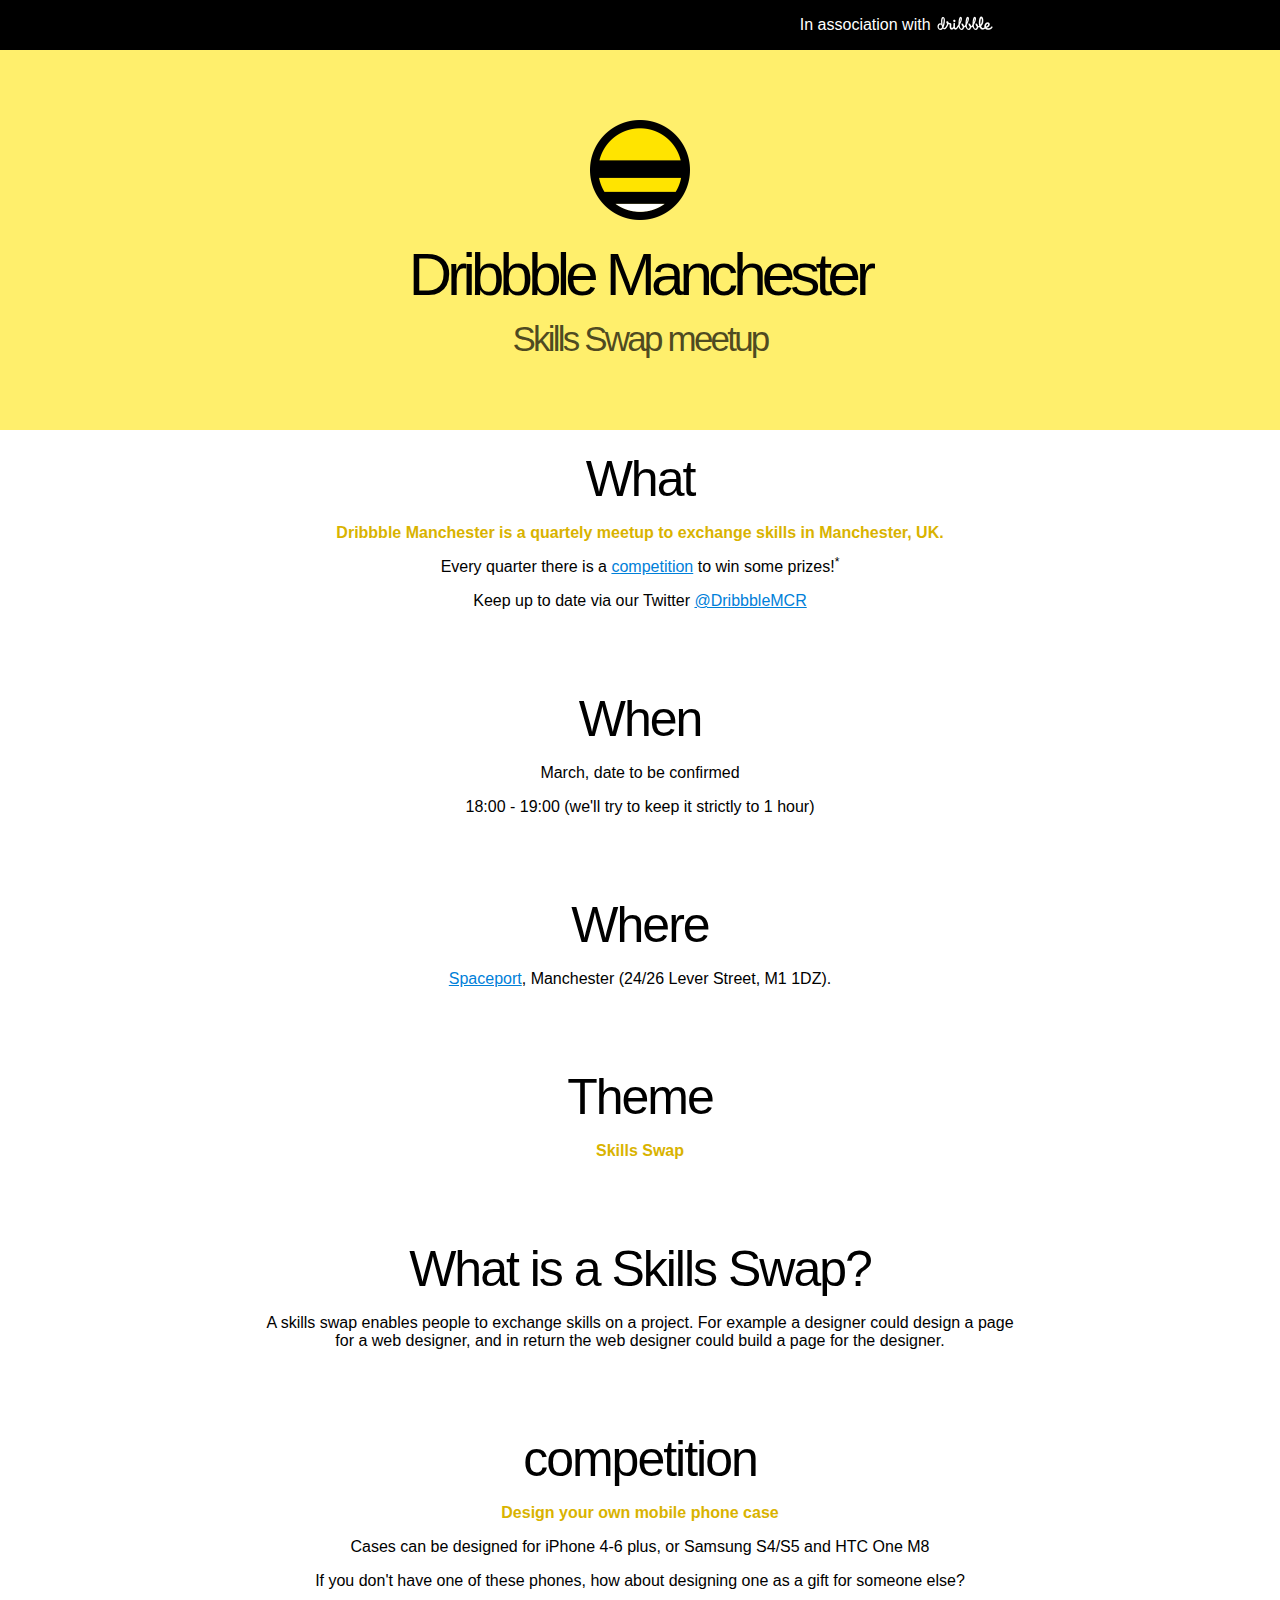
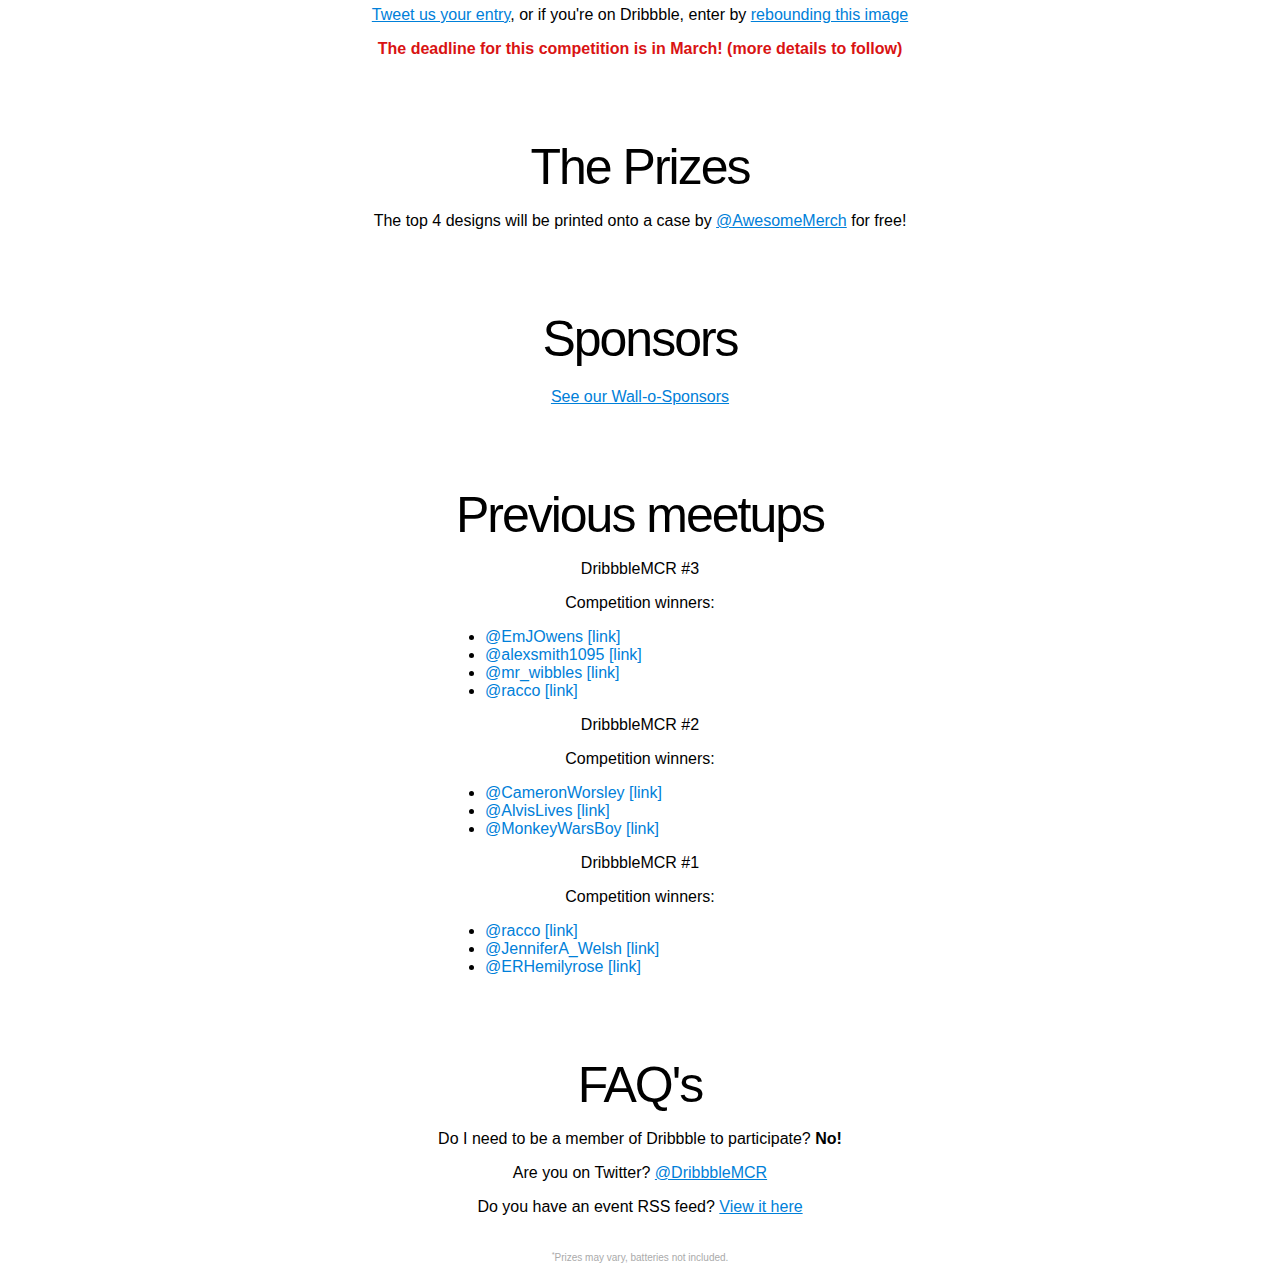
==== index.html @ ccc858c1 "new event details" ====
<!doctype html>
<html class="no-js" lang="en">
    <head>
        <meta charset="utf-8">
        <meta http-equiv="X-UA-Compatible" content="IE=edge">
        <title>Manchester Dribbble Meetup</title>
        <meta name="description" content="Manchester Dribbble Meetup, Manchester UK">
        <meta name="viewport" content="width=device-width, initial-scale=1">
        <link rel="stylesheet" href="css/normalize.css">
        <link rel="stylesheet" href="css/main.css">
    </head>
    <body>
        <!--[if lt IE 8]>
            <p class="browsehappy">You are using an <strong>outdated</strong> browser. Please <a href="http://browsehappy.com/">upgrade your browser</a> to improve your experience.</p>
        <![endif]-->

        <div id="header"><div class="page">In association with <a href="http://dribbble.com" target="_blank"><img src="dribbble.png" width="60" height="30" align="middle" /></a></div></div>

        <div class="bigpage main">
            <div class="page">
                <div><img src="logo.png" width="100" height="100" align="middle" id="bee" /></div>
                <div class="bigtext">Dribbble Manchester</div>
                <div class="bigtext2">Skills Swap meetup</div>            
            </div>
        </div>

        <div class="page padding">
            <h1>What</h1>
                <p><strong class="highlight">Dribbble Manchester is a quartely meetup to exchange skills in Manchester, UK.</strong></p>
                <p>Every quarter there is a <a href="#competition">competition</a> to win some prizes!<sup>*</sup></p>
                <p>Keep up to date via our Twitter <a href="http://twitter.com/dribbblemcr" target="_blank">@DribbbleMCR</a></p>
            <h1>When</h1>
                <p>March, date to be confirmed</p>
                <p>18:00 - 19:00 (we'll try to keep it strictly to 1 hour)</p>
            <h1>Where</h1>
                <p><a href="http://spaceportx.com/#contact" target="_blank">Spaceport</a>, Manchester (24/26 Lever Street, M1 1DZ).</p>
                <!--<p><a href="http://www.eventbrite.co.uk/e/manchester-skills-swap-christmas-party-tickets-14239447571" target="_blank">Grab a ticket on our Eventbrite page</a></p>
                <div style="width:100%; text-align:left;" ><iframe  src="http://eventbrite.co.uk/tickets-external?eid=14239447571&ref=etckt" frameborder="0" height="214" width="100%" vspace="0" hspace="0" marginheight="5" marginwidth="5" scrolling="auto" allowtransparency="true"></iframe><div style="font-family:Helvetica, Arial; font-size:10px; padding:5px 0 5px; margin:2px; width:100%; text-align:left;" ><a style="color:#ddd; text-decoration:none;" target="_blank" href="http://www.eventbrite.co.uk/r/etckt">Online Ticketing</a><span style="color:#ddd;"> for </span><a style="color:#ddd; text-decoration:none;" target="_blank" href="https://www.eventbrite.co.uk/e/dribbble-manchester-tickets-13787497777?ref=etckt">Dribbble Manchester</a> <span style="color:#ddd;">powered by</span> <a style="color:#ddd; text-decoration:none;" target="_blank" href="http://www.eventbrite.co.uk?ref=etckt">Eventbrite</a></div></div>
                -->
            <h1>Theme</h1>
                <p><strong class="highlight">Skills Swap</strong></p>
            <h1>What is a Skills Swap?</h1>
                <p>A skills swap enables people to exchange skills on a project. For example a designer could design a page for a web designer, and in return the web designer could build a page for the designer.</p>
            <h1 id="competition">competition</h1>
                <p><strong class="highlight">Design your own mobile phone case</strong></p>
                <p>Cases can be designed for iPhone 4-6 plus, or Samsung S4/S5 and HTC One M8</p>
                <p>If you don't have one of these phones, how about designing one as a gift for someone else?</p>
                <p><a href="http://twitter.com/dribbblemcr" target="_blank">Tweet us your entry</a>, or if you're on Dribbble, enter by <a href="https://dribbble.com/shots/1814453-Dribbble-Manchester-Competition-3" target="_blank">rebounding this image</a></p>
                <p><strong style="color:#d91313">The deadline for this competition is in March! (more details to follow)</strong></p>
            <h1 id="prize">The Prizes</h1>

            <p>The top 4 designs will be printed onto a case by <a href="https://twitter.com/AwesomeMerch" rel="nofollow" target="_blank">@AwesomeMerch</a> for free!
    
            <h1 style="margin-bottom:20px">Sponsors</h1>
                <p><a href="sponsors.html">See our Wall-o-Sponsors</a></p>
            <h1>Previous meetups</h1>
            
            <p>DribbbleMCR #3</p>
            <p>Competition winners:
                <ul class="nounderline">
                    <li><a href="https://twitter.com/EmJOwens" target="_blank">@EmJOwens</a> <a href="https://twitter.com/EmJOwens/status/540082706449960960" target="_blank">[link]</a></li>
                    <li><a href="https://twitter.com/alexsmith1095" target="_blank">@alexsmith1095</a> <a href="https://twitter.com/alexsmith1095/status/540540915237265408" target="_blank">[link]</a></li>
                    <li><a href="https://twitter.com/mr_wibbles" target="_blank">@mr_wibbles</a> <a href="https://twitter.com/DribbbleMCR/status/537671413877202945" target="_blank">[link]</a></li>
                    <li><a href="https://twitter.com/racco" target="_blank">@racco</a> <a href="https://twitter.com/racco/status/540479010959278081" target="_blank">[link]</a></li>
                </ul>
            </p>

            <p>DribbbleMCR #2</p>
            <p>Competition winners:
                <ul class="nounderline">
                    <li><a href="https://twitter.com/CameronWorsley" target="_blank">@CameronWorsley</a> <a href="https://twitter.com/DribbbleMCR/status/534993635163787264" target="_blank">[link]</a></li>
                    <li><a href="https://twitter.com/AlvisLives" target="_blank">@AlvisLives</a> <a href="https://twitter.com/AlvisLives/status/534999161582923776" target="_blank">[link]</a></li>
                    <li><a href="https://twitter.com/MonkeyWarsBoy" target="_blank">@MonkeyWarsBoy</a> <a href="https://twitter.com/DribbbleMCR/status/534994274409283584" target="_blank">[link]</a></li>
                </ul>
            </p>

            <p>DribbbleMCR #1</p>
            <p>Competition winners:
                <ul class="nounderline">
                    <li><a href="https://twitter.com/racco" target="_blank">@racco</a> <a href="https://twitter.com/DribbbleMCR/status/522706616127598592" target="_blank">[link]</a></li>
                    <li><a href="https://twitter.com/JenniferA_Welsh" target="_blank">@JenniferA_Welsh</a> <a href="https://twitter.com/JenniferA_Welsh/status/522672858548678656" target="_blank">[link]</a></li>
                    <li><a href="https://twitter.com/ERHemilyrose" target="_blank">@ERHemilyrose</a> <a href="https://twitter.com/ERHemilyrose/status/522457091412606978" target="_blank">[link]</a></li>
                </ul>
            </p>

            <h1>FAQ's</h1>
                <p>Do I need to be a member of Dribbble to participate? <strong>No!</strong></p>
                <p>Are you on Twitter? <a href="http://twitter.com/dribbblemcr" target="_blank">@DribbbleMCR</a></p>
                <p>Do you have an event RSS feed? <a href="https://www.eventbrite.co.uk/rss/user_list_events/117815118015" target="_blank">View it here</a></p>
            <div class="footer"><sup>*</sup>Prizes may vary, batteries not included.</div>
        </div>
    <script src="http://use.edgefonts.net/abel;bebas-neue.js"></script>
    </body>
</html>
---- css/main.css ----
body
{
    text-align: center;
    font-family: abel, sans-serif;
}
#header
{
    background: #000;
    text-align: right;
    color: #fff;
    height: 50px;
    line-height: 50px;
    font-weight: 100;
    padding-right: 40px;
}
#header img
{
    margin-top: -15px;
}
.highlight
{
    color: #d9b300;
}
a, a:link, a:hover
{
    color: #0080d9;
  -webkit-transition: all 0.3s ease;
     -moz-transition: all 0.3s ease;
       -o-transition: all 0.3s ease;
      -ms-transition: all 0.3s ease;
          transition: all 0.3s ease;
}
a:hover
{
    color: #d9b300;
}
.nounderline a,.nounderline a:link,.nounderline a:hover
{
  color: #0080d9;
  -webkit-transition: all 0.3s ease;
     -moz-transition: all 0.3s ease;
       -o-transition: all 0.3s ease;
      -ms-transition: all 0.3s ease;
          transition: all 0.3s ease;
  text-decoration: none;
}
.nounderline a:hover
{
    color: #d9b300;
    text-decoration: none;
}
.bluetext
{
  color: #0080d9;
}
h1.highlight
{
  color: #d9b300;
}
.page
{
    width: 750px;
    margin-left: auto;
    margin-right: auto;
}
.bigpage
{
    height: 400px;
}
.wall
{
  height:110px;
  margin-bottom:40px;
  line-height: 110px;
  background: #ffef6c;
}
.wall .bigtext
{
  padding: 0px;
}
.wallosponsors a
{
  width:200px;
  height: 50px;
  float: left;
  margin-right: 20px;
  margin-bottom: 20px;
    -webkit-transition: all 0.1s ease;
     -moz-transition: all 0.1s ease;
       -o-transition: all 0.1s ease;
      -ms-transition: all 0.1s ease;
          transition: all 0.1s ease;
}
.page.wallosponsors
{
  width: 670px;
}
.clear
{
  clear: both;
  float: none;
}
.wallosponsorbox
{
  border: 1px dashed #eee;
  line-height: 50px;
  text-align: center;
  display: inline-block;
  cursor: pointer;
}
.bigpage.main
{
    background: #ffef6c;
    padding-top: 70px;
    height: 310px;
    margin-bottom: -60px;
    /*
      -moz-animation-duration: 1s;
      -webkit-animation-duration: 1s;
      -moz-animation-name: slidein;
      -moz-animation-timing-function: linear;
      -webkit-animation-name: slidein;
      -webkit-animation-timing-function: linear;
      */

}
 /*   
    @-moz-keyframes slidein {
      from {
        height: 280px;
        padding-top: 50px;
      }
      
      to {
        height: 310px;
        padding-top: 70px;
      }
    }
    
    @-webkit-keyframes slidein {
      from {
        height: 280px;
        padding-top: 50px;
      }
      
      to {
        height: 310px;
        padding-top: 70px;
      }
    }
    */
.bigtext
{
    font-size: 60px;
    font-weight: 100;
    font-family: Helvetica, "Helvetica Neue", sans-serif;
    letter-spacing: -0.08em;
    text-align: center;
    padding-top: 20px;
    padding-bottom: 10px;
}
.bigtext2
{
    font-size: 35px;
    font-weight: 100;
    font-family: Helvetica, "Helvetica Neue", sans-serif;
    letter-spacing: -0.08em;
    margin-bottom: 20px;
    text-align: center;
    color: rgba(0,0,0,0.7);
}
.page h1
{
    font-variant: bold;
    font-weight: 400;
    font-family: bebas-neue, Helvetica, "Helvetica Neue", sans-serif;
    text-align: center;
    margin-top: 80px;
    margin-bottom: 0px;
    letter-spacing: -0.04em;
    font-size: 50px;
}
#bee {
  -webkit-transition: all 0.5s ease;
     -moz-transition: all 0.5s ease;
       -o-transition: all 0.5s ease;
      -ms-transition: all 0.5s ease;
          transition: all 0.5s ease;
          cursor: pointer;
}
#bee:hover {
  -webkit-transform: rotate(-360deg);
     -moz-transform: rotate(-360deg);
       -o-transform: rotate(-360deg);
      -ms-transform: rotate(-360deg);
          transform: rotate(-360deg);
}
ul
{
    text-align: left;
    width: 350px;
    margin-left: auto;
    margin-right: auto;
}
.footer
{
    padding: 20px;
    font-size: 10px;
    color: #aaa;
}
.prizeimage
{
  width: 500px;
  margin-left: auto;
  margin-right: auto;
}
@media screen and (max-width: 768px) {
.page
{
    width: auto;
}
.page.wallosponsors
{
  width: 450px;
}
#header
{
    text-align: center;
    padding-right: 0px;
}
.bigtext
{
font-size: 45px;
}
.bigtext2
{
font-size: 25px;
}
ul
{
    width: 250px;
}
.page.padding
{
    padding: 10px;
}
.prizeimage
{
  width: 450px;
  height: auto;
}
}
@media screen and (max-width: 470px) {
.prizeimage
{
  width: 100%;
  height: auto;
}
.page.wallosponsors
{
  width: 230px;
}
.wallosponsors a
{
  margin-right: 0px;
}
}
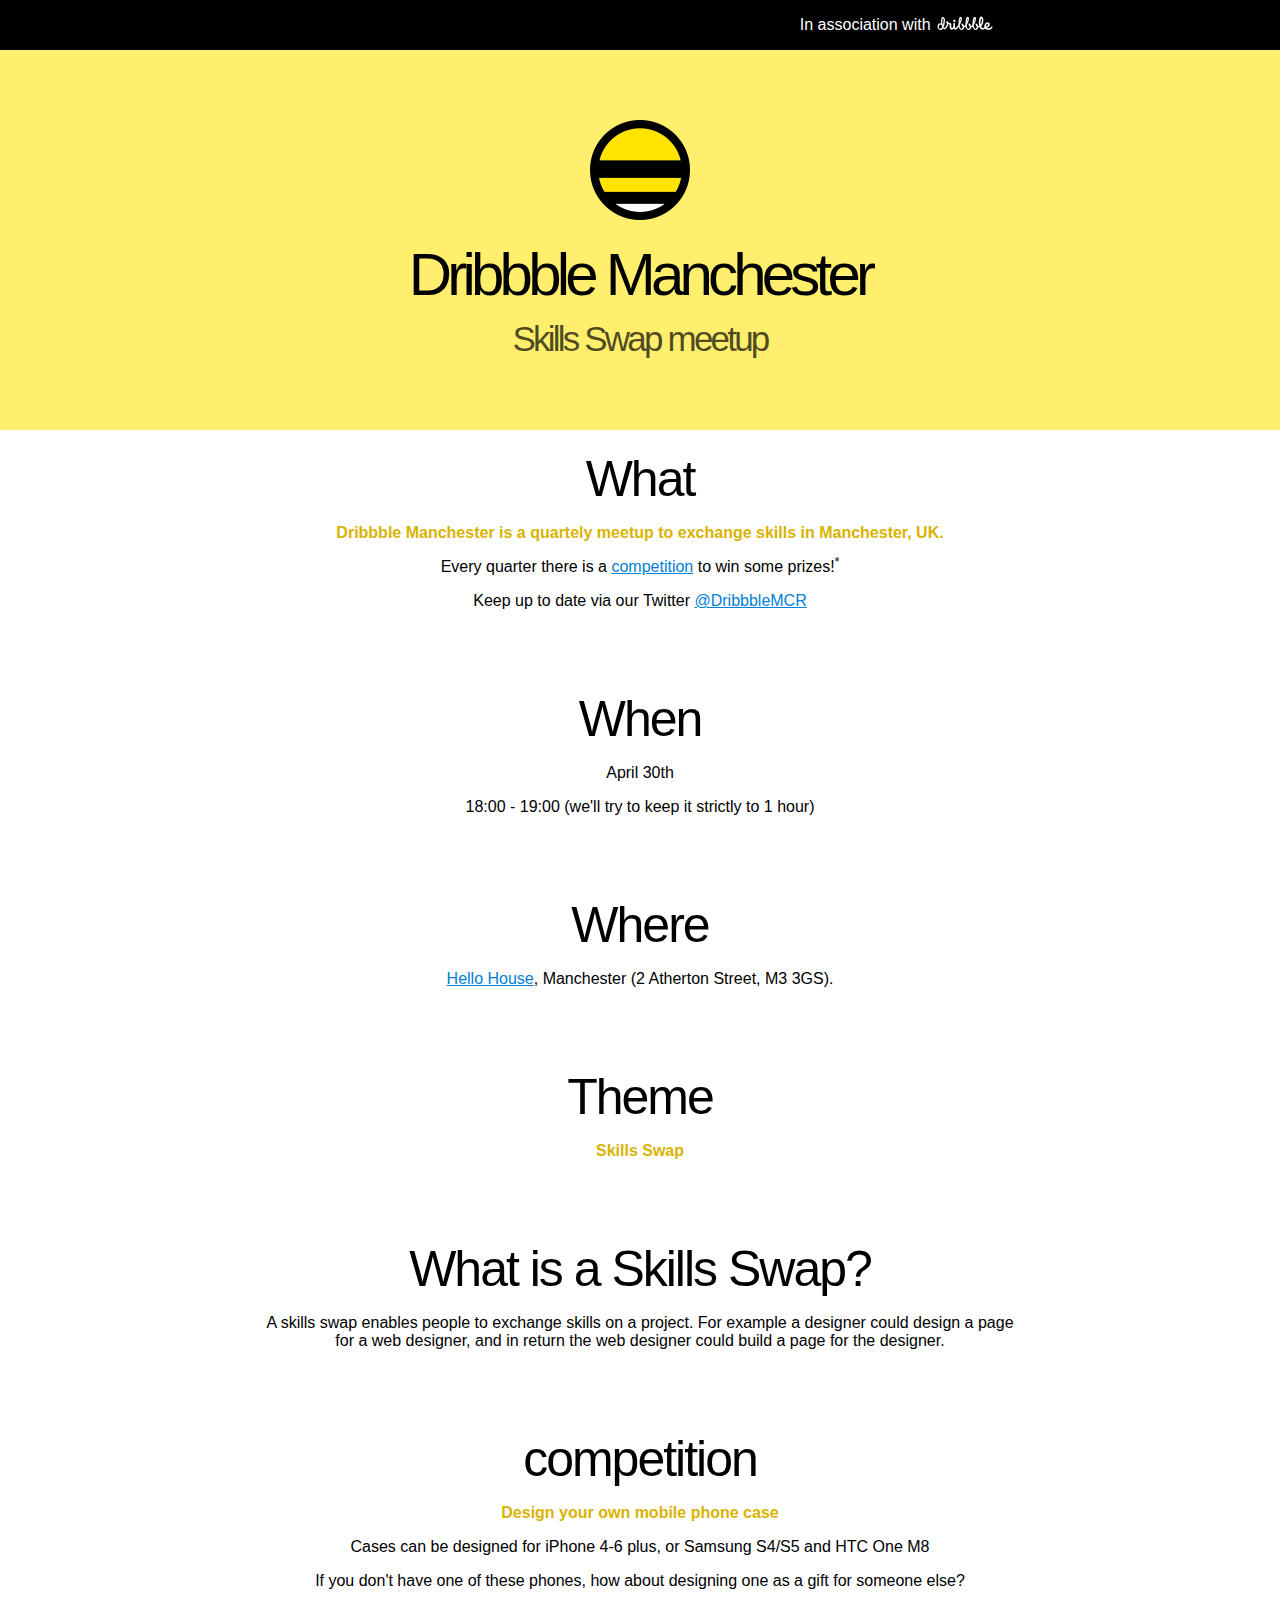
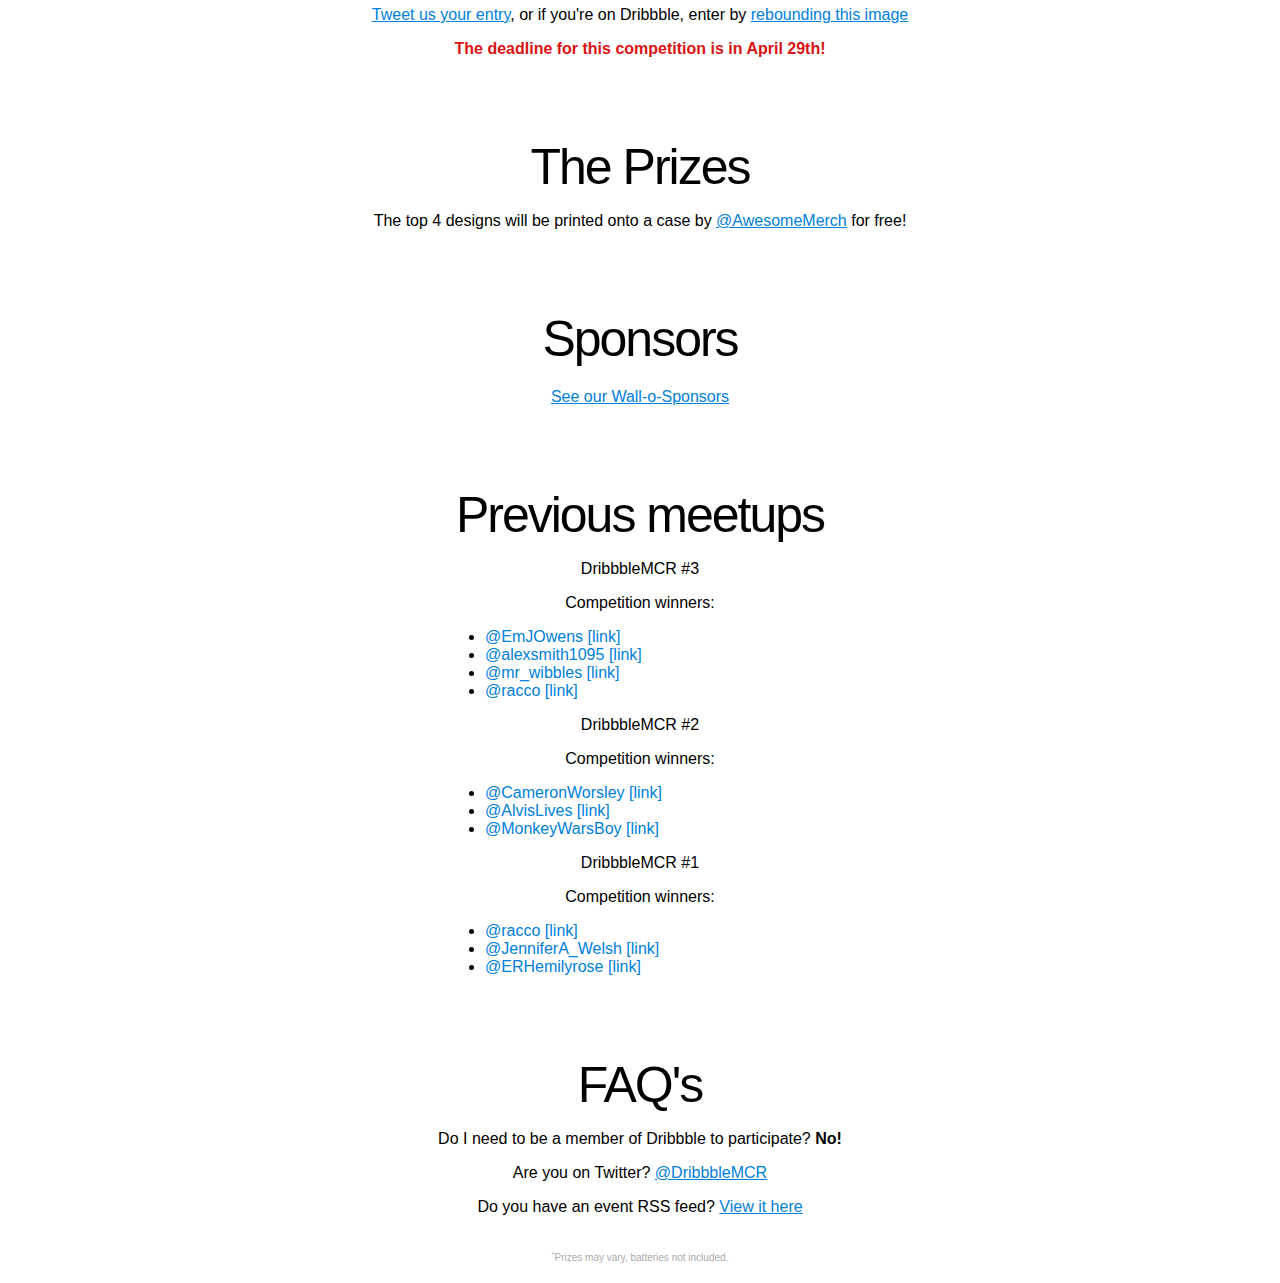
==== commit fd9f08a5: "new" ====
--- a/index.html
+++ b/index.html
@@ -30,10 +30,11 @@
                 <p>Every quarter there is a <a href="#competition">competition</a> to win some prizes!<sup>*</sup></p>
                 <p>Keep up to date via our Twitter <a href="http://twitter.com/dribbblemcr" target="_blank">@DribbbleMCR</a></p>
             <h1>When</h1>
-                <p>March, date to be confirmed</p>
+                <p>April 30th</p>
                 <p>18:00 - 19:00 (we'll try to keep it strictly to 1 hour)</p>
             <h1>Where</h1>
-                <p><a href="http://spaceportx.com/#contact" target="_blank">Spaceport</a>, Manchester (24/26 Lever Street, M1 1DZ).</p>
+                <!--<p><a href="http://spaceportx.com/#contact" target="_blank">Spaceport</a>, Manchester (24/26 Lever Street, M1 1DZ).</p>-->
+                <p><a href="http://hellowork.co.uk/old-granada-studios" target="_blank">Hello House</a>, Manchester (2 Atherton Street, M3 3GS).</p>
                 <!--<p><a href="http://www.eventbrite.co.uk/e/manchester-skills-swap-christmas-party-tickets-14239447571" target="_blank">Grab a ticket on our Eventbrite page</a></p>
                 <div style="width:100%; text-align:left;" ><iframe  src="http://eventbrite.co.uk/tickets-external?eid=14239447571&ref=etckt" frameborder="0" height="214" width="100%" vspace="0" hspace="0" marginheight="5" marginwidth="5" scrolling="auto" allowtransparency="true"></iframe><div style="font-family:Helvetica, Arial; font-size:10px; padding:5px 0 5px; margin:2px; width:100%; text-align:left;" ><a style="color:#ddd; text-decoration:none;" target="_blank" href="http://www.eventbrite.co.uk/r/etckt">Online Ticketing</a><span style="color:#ddd;"> for </span><a style="color:#ddd; text-decoration:none;" target="_blank" href="https://www.eventbrite.co.uk/e/dribbble-manchester-tickets-13787497777?ref=etckt">Dribbble Manchester</a> <span style="color:#ddd;">powered by</span> <a style="color:#ddd; text-decoration:none;" target="_blank" href="http://www.eventbrite.co.uk?ref=etckt">Eventbrite</a></div></div>
                 -->
@@ -45,8 +46,8 @@
                 <p><strong class="highlight">Design your own mobile phone case</strong></p>
                 <p>Cases can be designed for iPhone 4-6 plus, or Samsung S4/S5 and HTC One M8</p>
                 <p>If you don't have one of these phones, how about designing one as a gift for someone else?</p>
-                <p><a href="http://twitter.com/dribbblemcr" target="_blank">Tweet us your entry</a>, or if you're on Dribbble, enter by <a href="https://dribbble.com/shots/1814453-Dribbble-Manchester-Competition-3" target="_blank">rebounding this image</a></p>
-                <p><strong style="color:#d91313">The deadline for this competition is in March! (more details to follow)</strong></p>
+                <p><a href="http://twitter.com/dribbblemcr" target="_blank">Tweet us your entry</a>, or if you're on Dribbble, enter by <a href="https://dribbble.com/shots/1814453-Dribbble-Manchester-Competition-4" target="_blank">rebounding this image</a></p>
+                <p><strong style="color:#d91313">The deadline for this competition is in April 29th!</strong></p>
             <h1 id="prize">The Prizes</h1>
 
             <p>The top 4 designs will be printed onto a case by <a href="https://twitter.com/AwesomeMerch" rel="nofollow" target="_blank">@AwesomeMerch</a> for free!
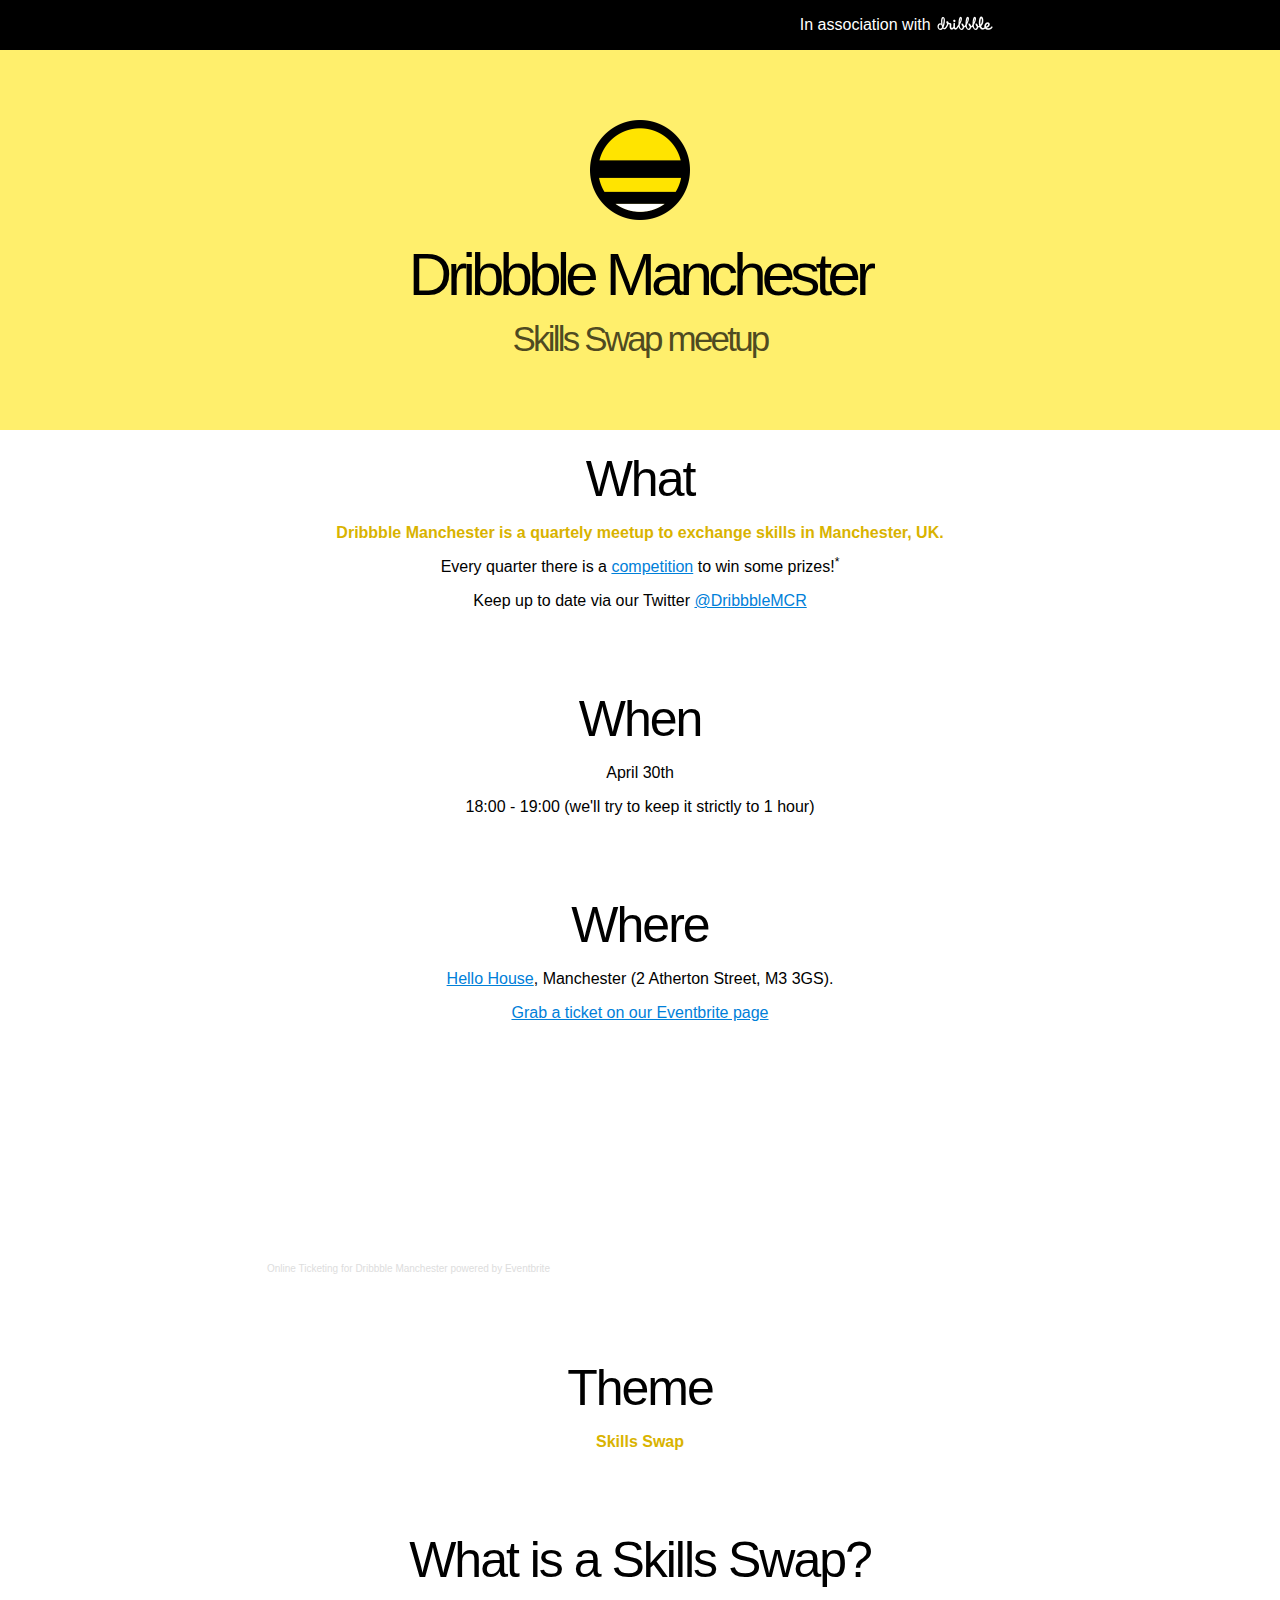
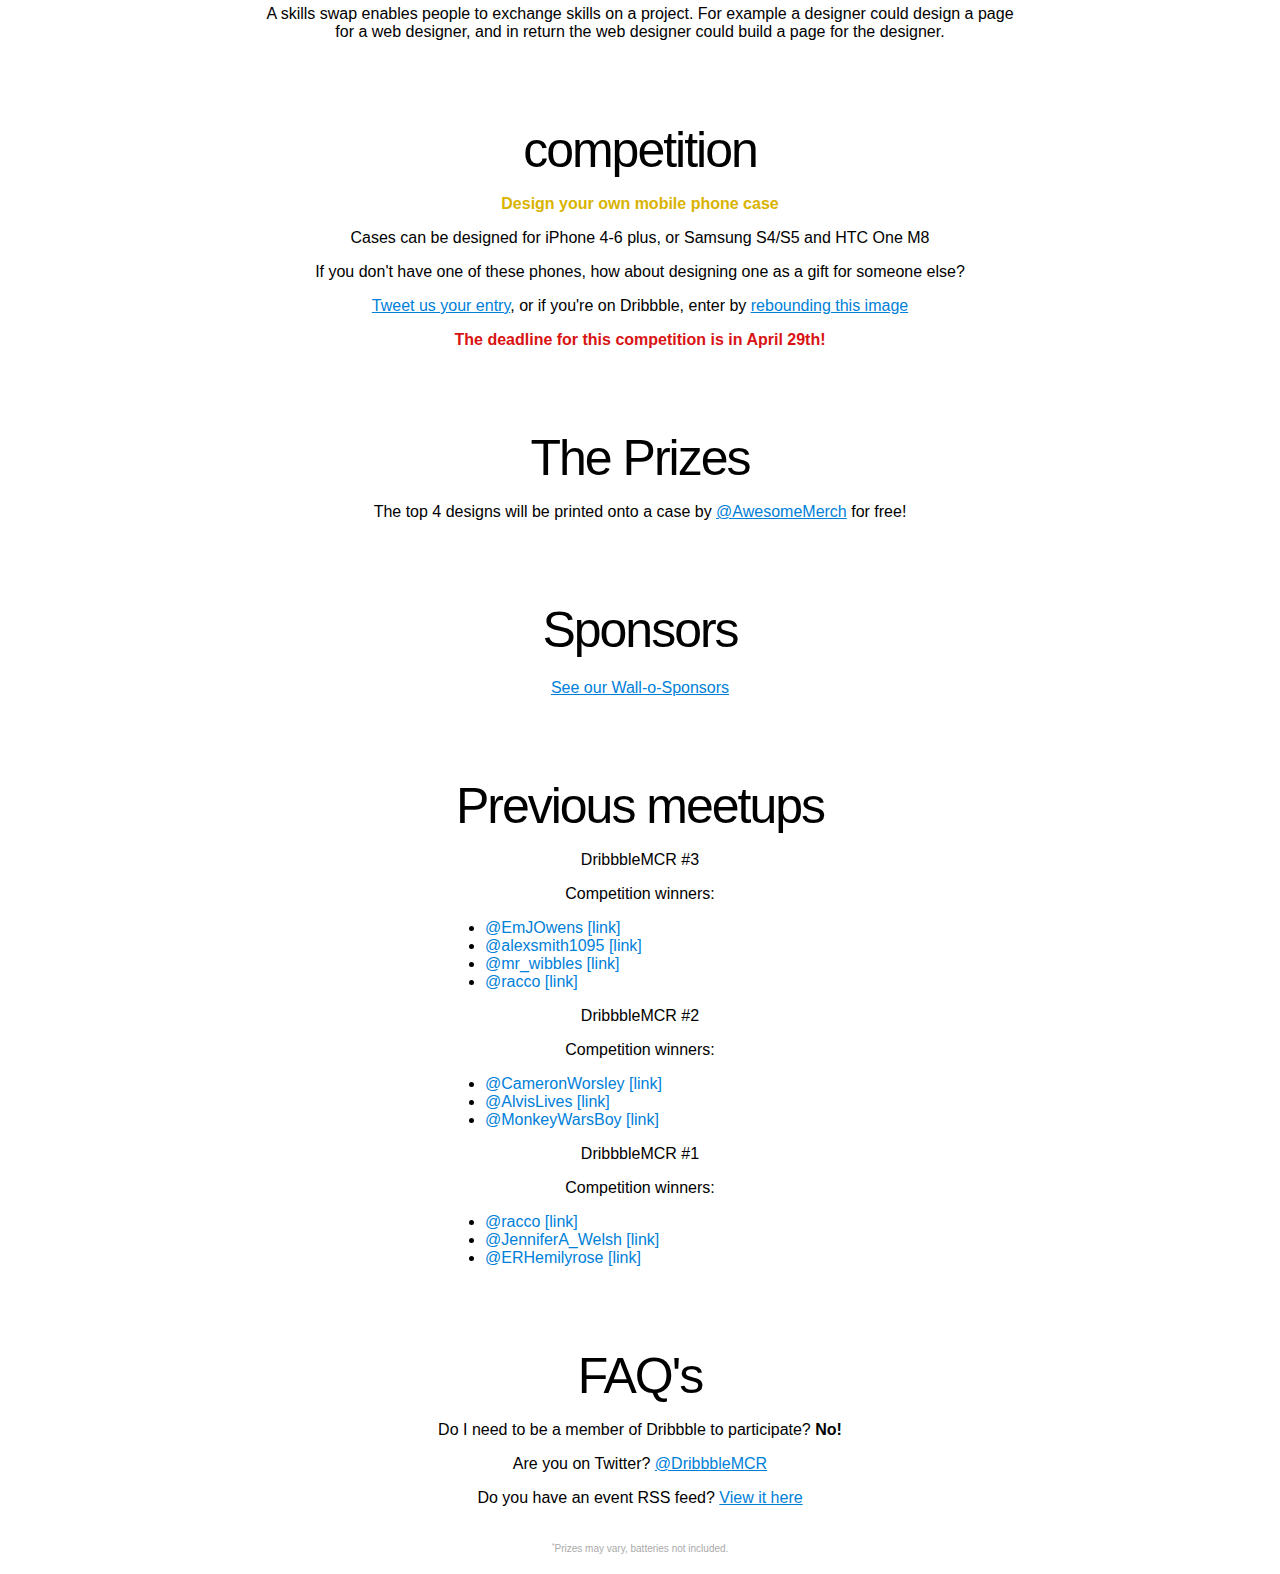
==== commit 1be25ac7: "update" ====
--- a/index.html
+++ b/index.html
@@ -35,9 +35,9 @@
             <h1>Where</h1>
                 <!--<p><a href="http://spaceportx.com/#contact" target="_blank">Spaceport</a>, Manchester (24/26 Lever Street, M1 1DZ).</p>-->
                 <p><a href="http://hellowork.co.uk/old-granada-studios" target="_blank">Hello House</a>, Manchester (2 Atherton Street, M3 3GS).</p>
-                <!--<p><a href="http://www.eventbrite.co.uk/e/manchester-skills-swap-christmas-party-tickets-14239447571" target="_blank">Grab a ticket on our Eventbrite page</a></p>
-                <div style="width:100%; text-align:left;" ><iframe  src="http://eventbrite.co.uk/tickets-external?eid=14239447571&ref=etckt" frameborder="0" height="214" width="100%" vspace="0" hspace="0" marginheight="5" marginwidth="5" scrolling="auto" allowtransparency="true"></iframe><div style="font-family:Helvetica, Arial; font-size:10px; padding:5px 0 5px; margin:2px; width:100%; text-align:left;" ><a style="color:#ddd; text-decoration:none;" target="_blank" href="http://www.eventbrite.co.uk/r/etckt">Online Ticketing</a><span style="color:#ddd;"> for </span><a style="color:#ddd; text-decoration:none;" target="_blank" href="https://www.eventbrite.co.uk/e/dribbble-manchester-tickets-13787497777?ref=etckt">Dribbble Manchester</a> <span style="color:#ddd;">powered by</span> <a style="color:#ddd; text-decoration:none;" target="_blank" href="http://www.eventbrite.co.uk?ref=etckt">Eventbrite</a></div></div>
-                -->
+                <p><a href="https://eventbrite.co.uk/event/16497829452/" target="_blank">Grab a ticket on our Eventbrite page</a></p>
+                <div style="width:100%; text-align:left;" ><iframe  src="http://eventbrite.co.uk/tickets-external?eid=16497829452&ref=etckt" frameborder="0" height="214" width="100%" vspace="0" hspace="0" marginheight="5" marginwidth="5" scrolling="auto" allowtransparency="true"></iframe><div style="font-family:Helvetica, Arial; font-size:10px; padding:5px 0 5px; margin:2px; width:100%; text-align:left;" ><a style="color:#ddd; text-decoration:none;" target="_blank" href="http://www.eventbrite.co.uk/r/etckt">Online Ticketing</a><span style="color:#ddd;"> for </span><a style="color:#ddd; text-decoration:none;" target="_blank" href="https://www.eventbrite.co.uk/e/dribbble-manchester-tickets-16497829452?ref=etckt">Dribbble Manchester</a> <span style="color:#ddd;">powered by</span> <a style="color:#ddd; text-decoration:none;" target="_blank" href="http://www.eventbrite.co.uk?ref=etckt">Eventbrite</a></div></div>
+                
             <h1>Theme</h1>
                 <p><strong class="highlight">Skills Swap</strong></p>
             <h1>What is a Skills Swap?</h1>
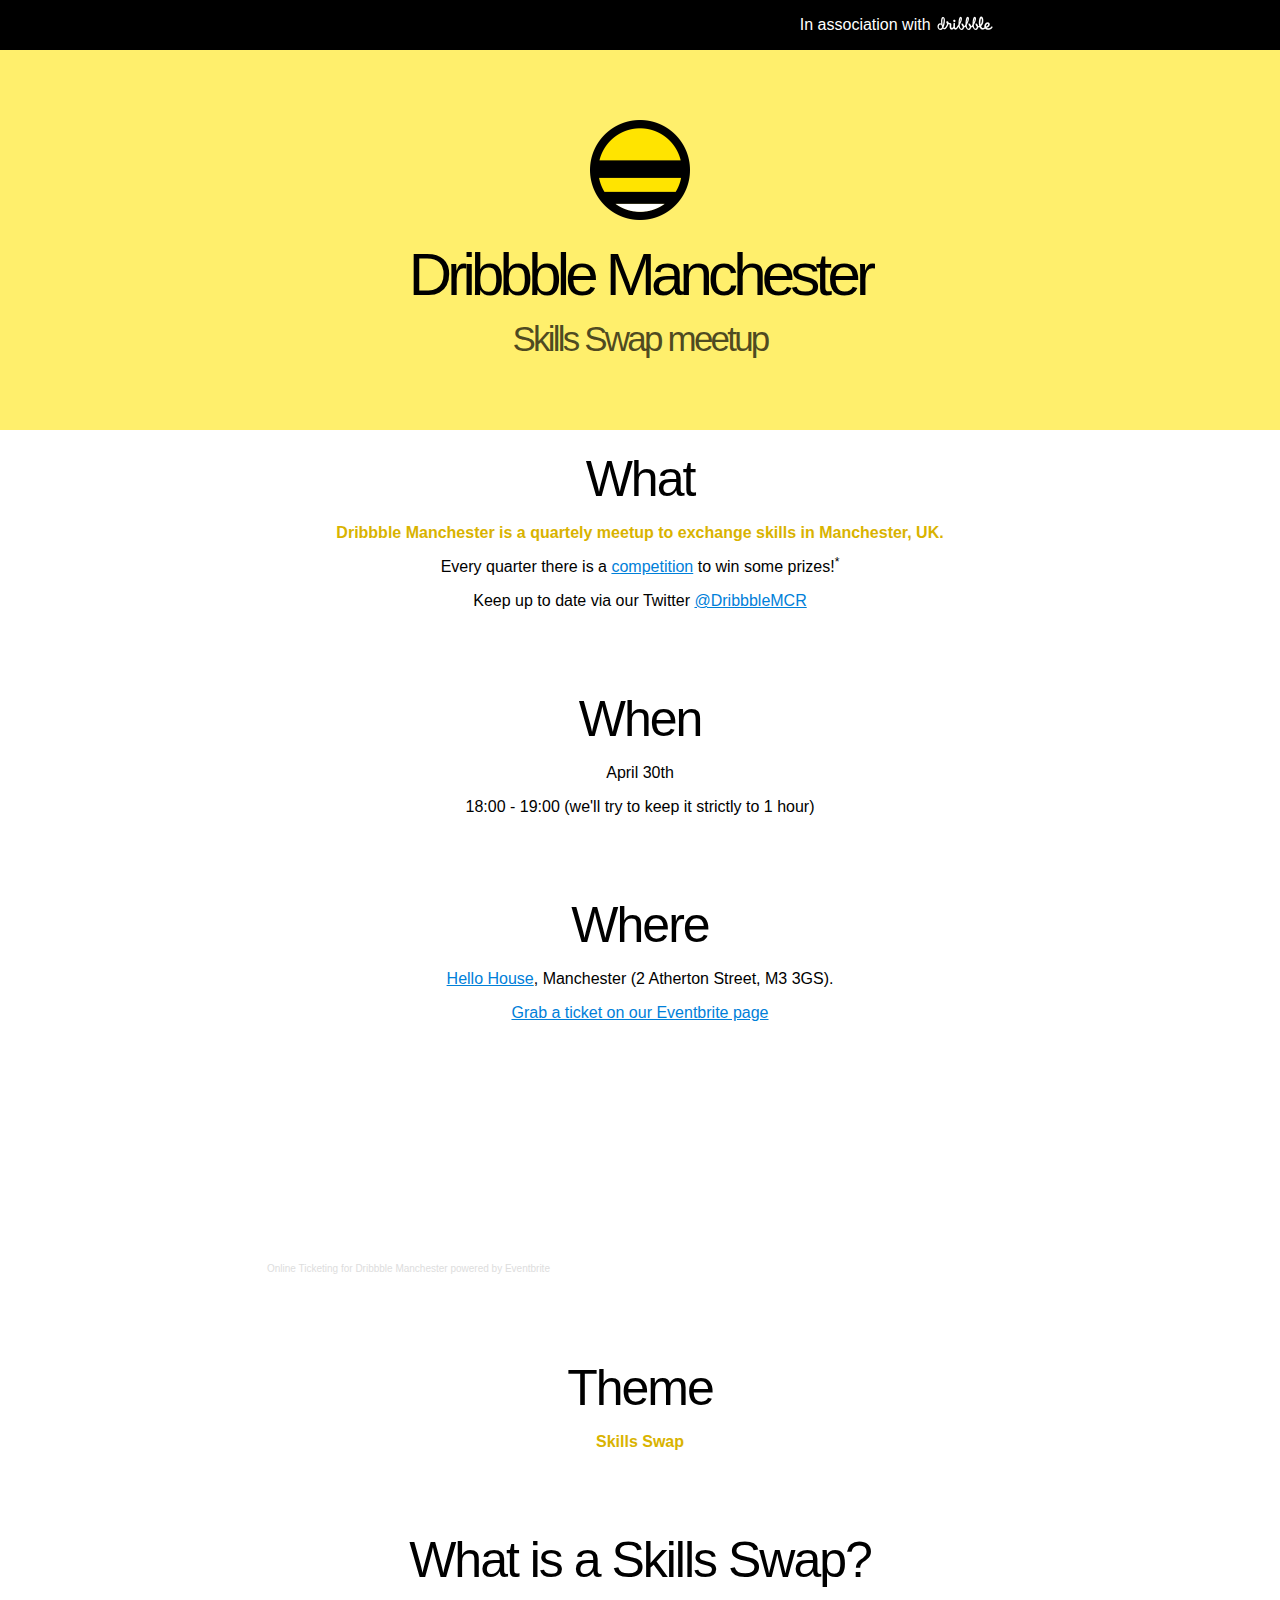
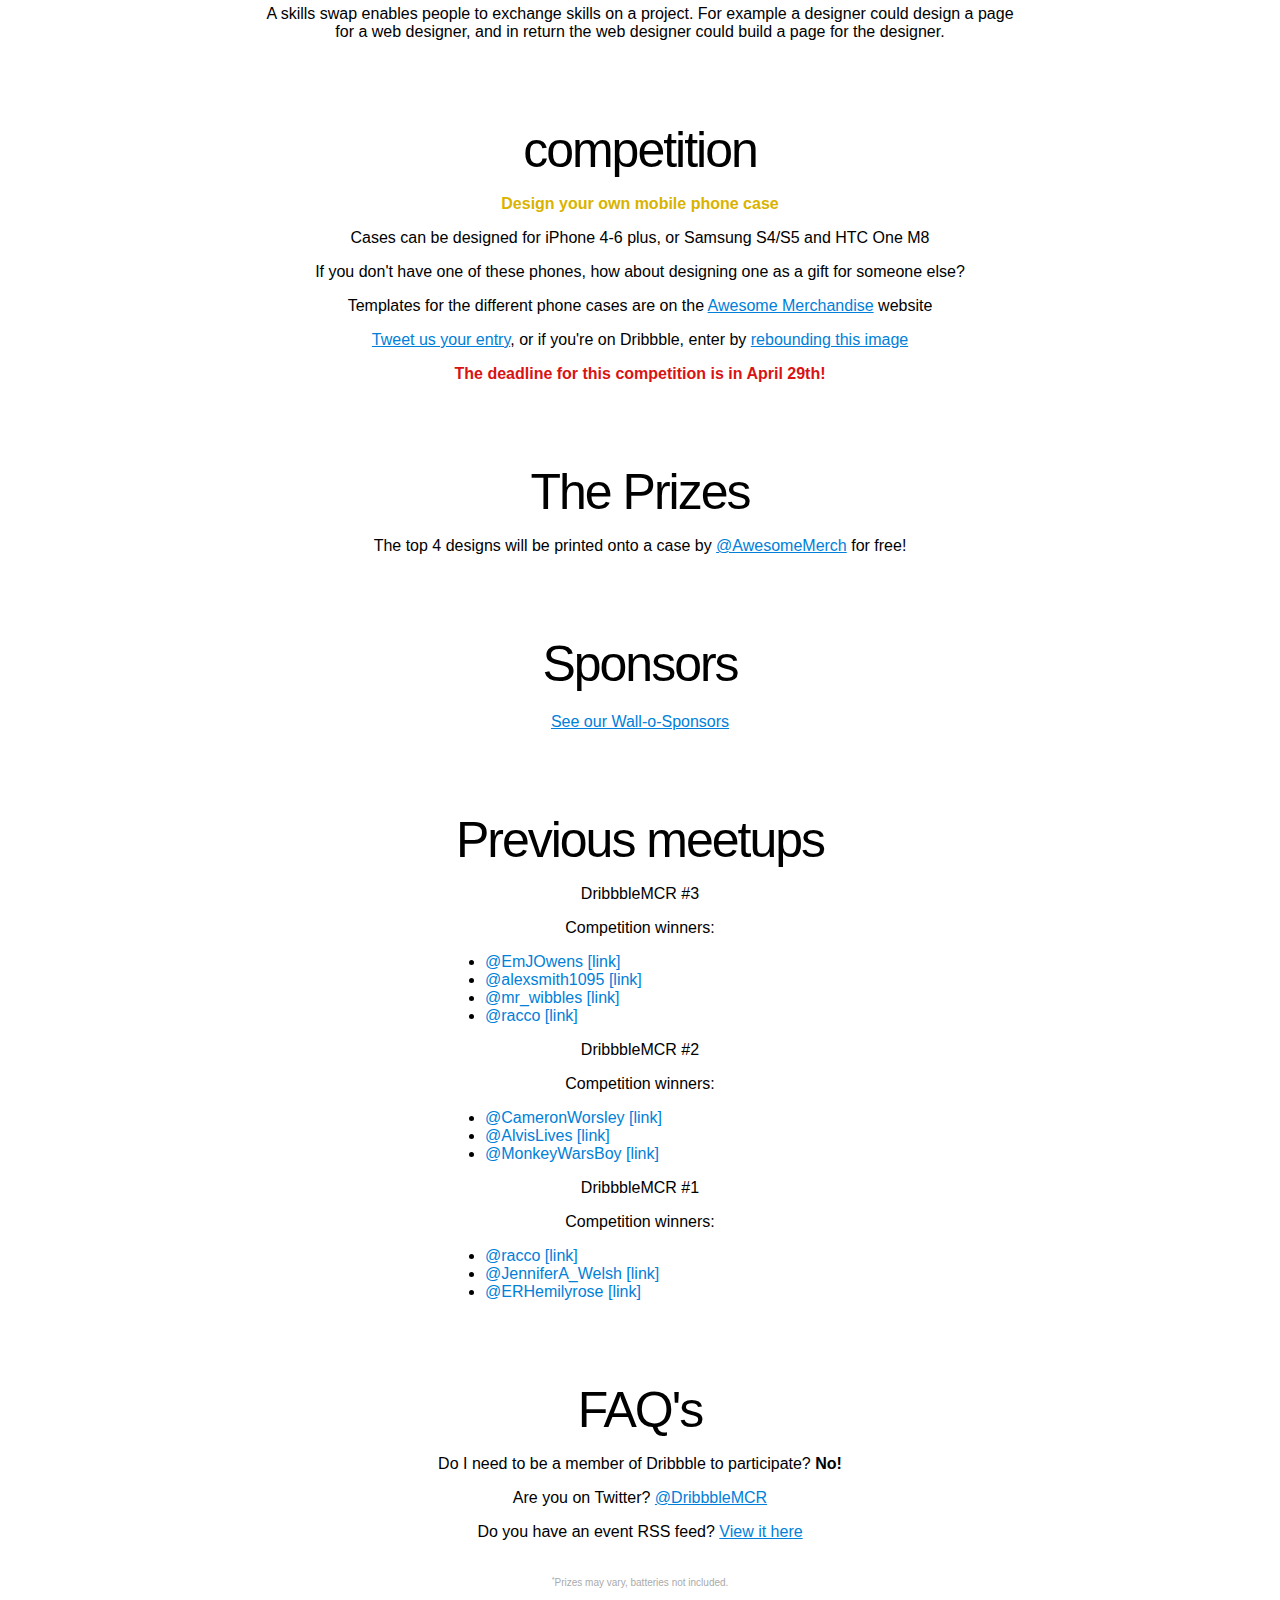
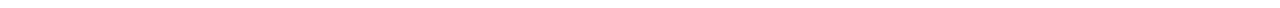
==== commit 5d05a263: "update" ====
--- a/index.html
+++ b/index.html
@@ -46,6 +46,7 @@
                 <p><strong class="highlight">Design your own mobile phone case</strong></p>
                 <p>Cases can be designed for iPhone 4-6 plus, or Samsung S4/S5 and HTC One M8</p>
                 <p>If you don't have one of these phones, how about designing one as a gift for someone else?</p>
+                <p>Templates for the different phone cases are on the <a href="http://www.awesomemerchandise.com/phone-cases-c-271.html" rel="nofollow" target="_blank">Awesome Merchandise</a> website</p>
                 <p><a href="http://twitter.com/dribbblemcr" target="_blank">Tweet us your entry</a>, or if you're on Dribbble, enter by <a href="https://dribbble.com/shots/1814453-Dribbble-Manchester-Competition-4" target="_blank">rebounding this image</a></p>
                 <p><strong style="color:#d91313">The deadline for this competition is in April 29th!</strong></p>
             <h1 id="prize">The Prizes</h1>
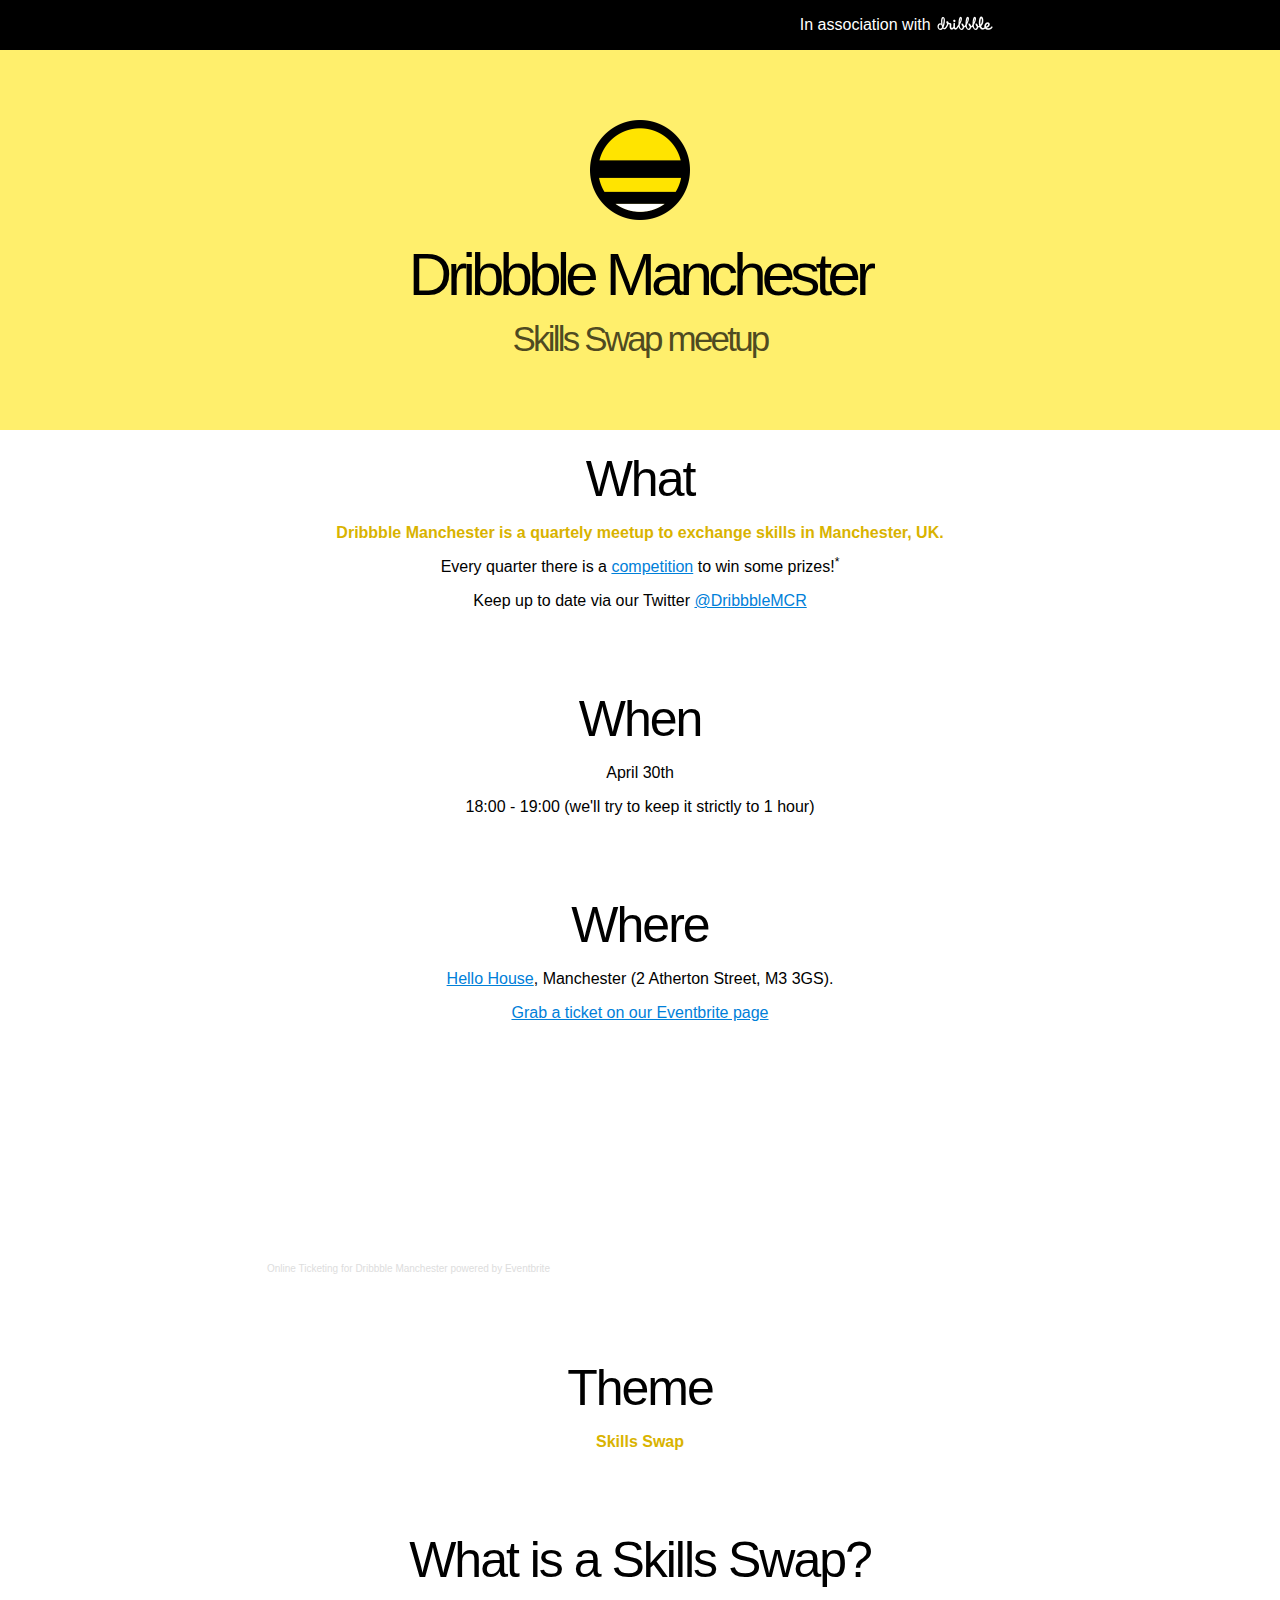
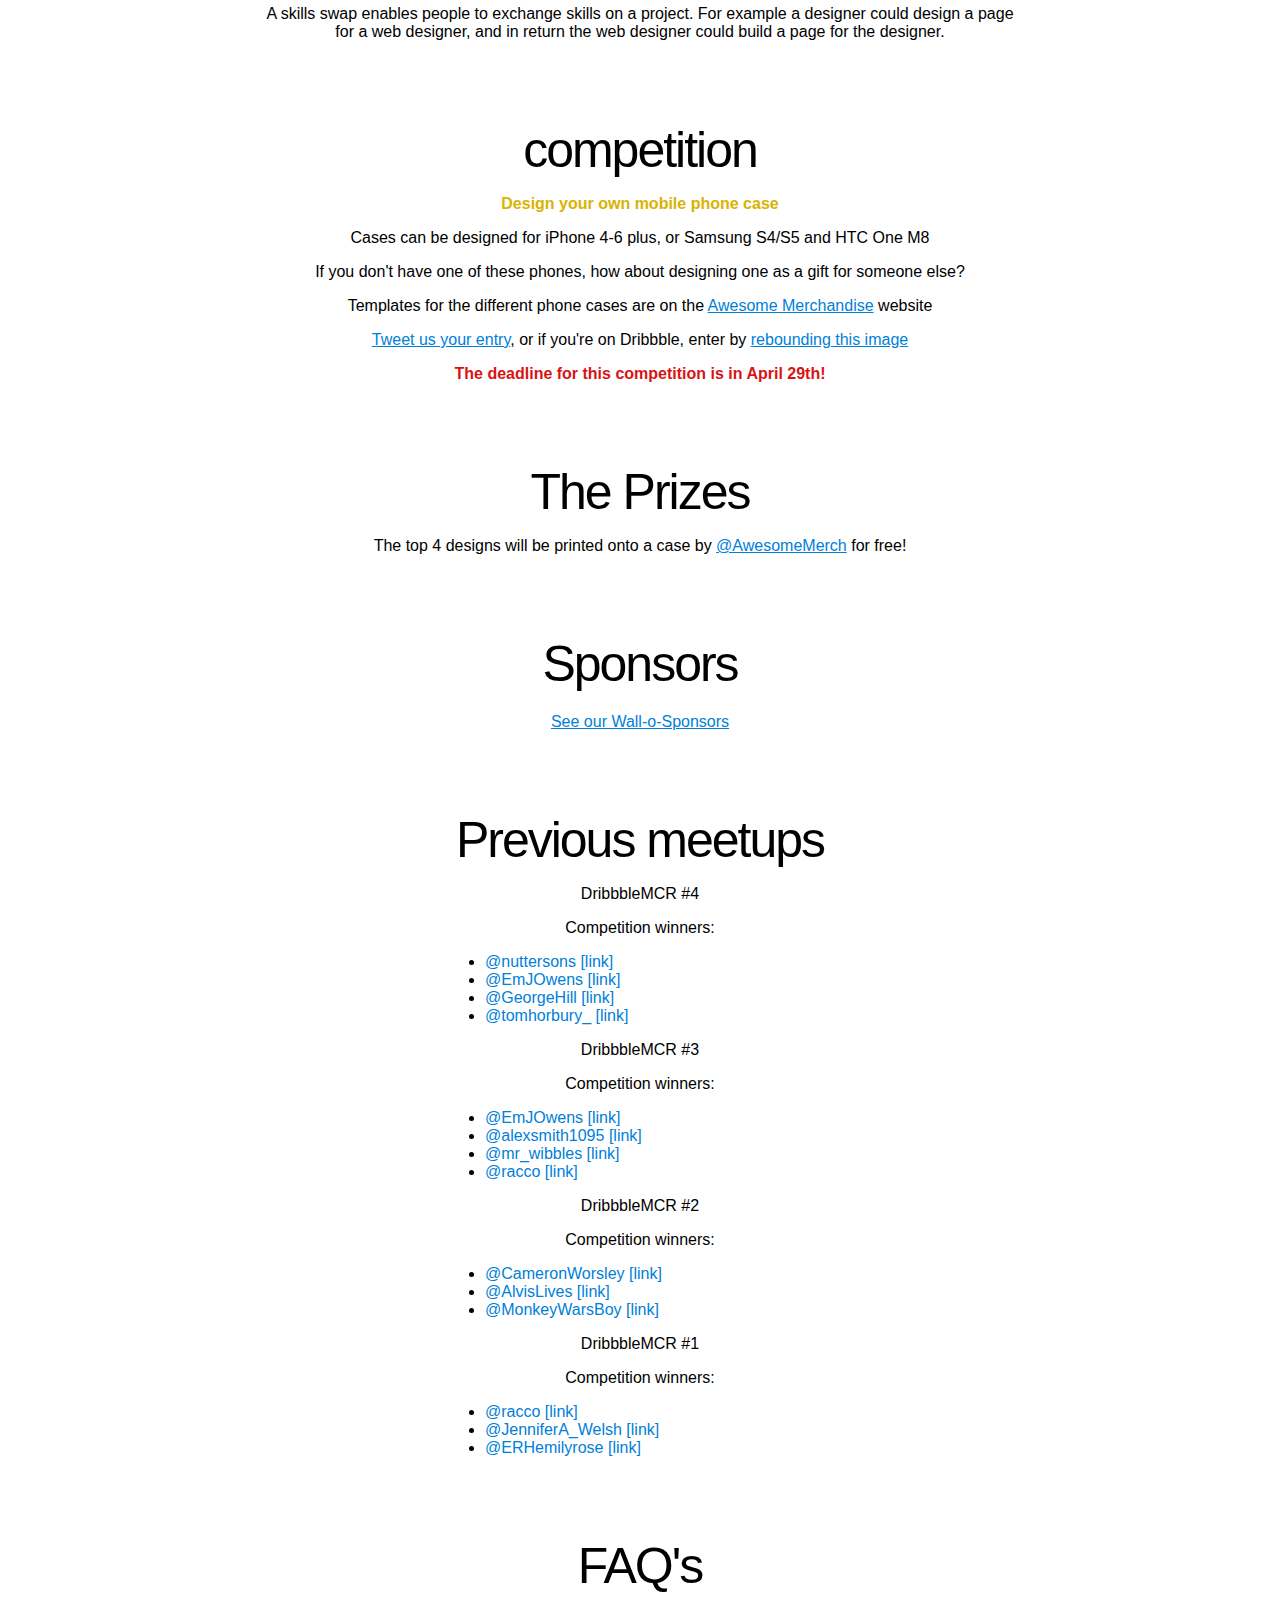
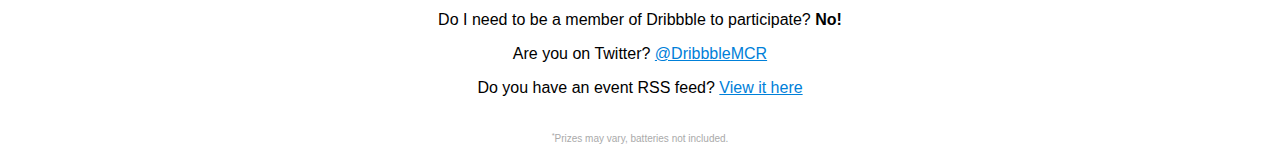
==== commit 631a2795: "comp" ====
--- a/index.html
+++ b/index.html
@@ -1,4 +1,4 @@
-  <!doctype html>
+<!doctype html>
 <html class="no-js" lang="en">
     <head>
         <meta charset="utf-8">
@@ -57,6 +57,16 @@
                 <p><a href="sponsors.html">See our Wall-o-Sponsors</a></p>
             <h1>Previous meetups</h1>
             
+            <p>DribbbleMCR #4</p>
+            <p>Competition winners:
+                <ul class="nounderline">
+                    <li><a href="https://twitter.com/nuttersons" target="_blank">@nuttersons</a> <a href="https://twitter.com/EmJOwens/status/540082706449960960" target="_blank">[link]</a></li>
+                    <li><a href="https://twitter.com/EmJOwens" target="_blank">@EmJOwens</a> <a href="https://twitter.com/alexsmith1095/status/540540915237265408" target="_blank">[link]</a></li>
+                    <li><a href="https://twitter.com/GeorgeHill" target="_blank">@GeorgeHill</a> <a href="https://twitter.com/DribbbleMCR/status/537671413877202945" target="_blank">[link]</a></li>
+                    <li><a href="https://twitter.com/tomhorbury_" target="_blank">@tomhorbury_</a> <a href="https://twitter.com/racco/status/540479010959278081" target="_blank">[link]</a></li>
+                </ul>
+            </p>
+
             <p>DribbbleMCR #3</p>
             <p>Competition winners:
                 <ul class="nounderline">
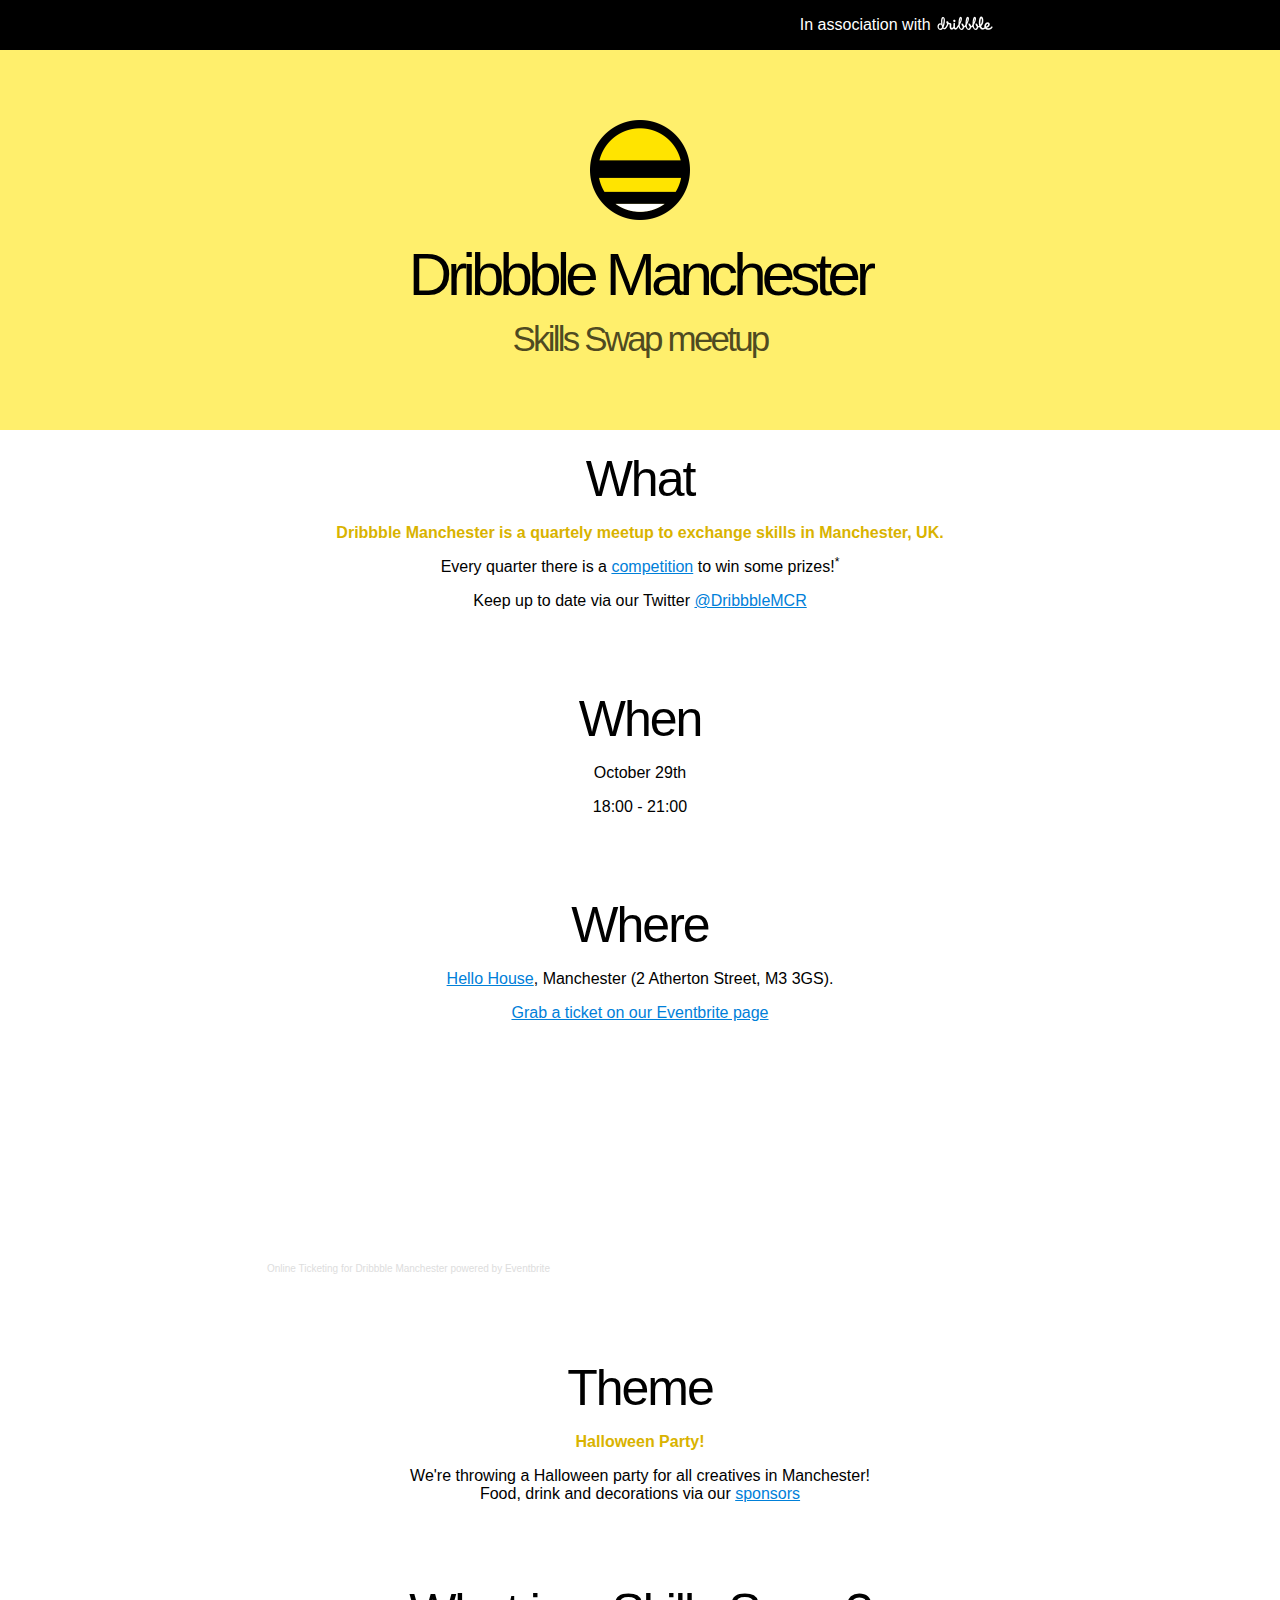
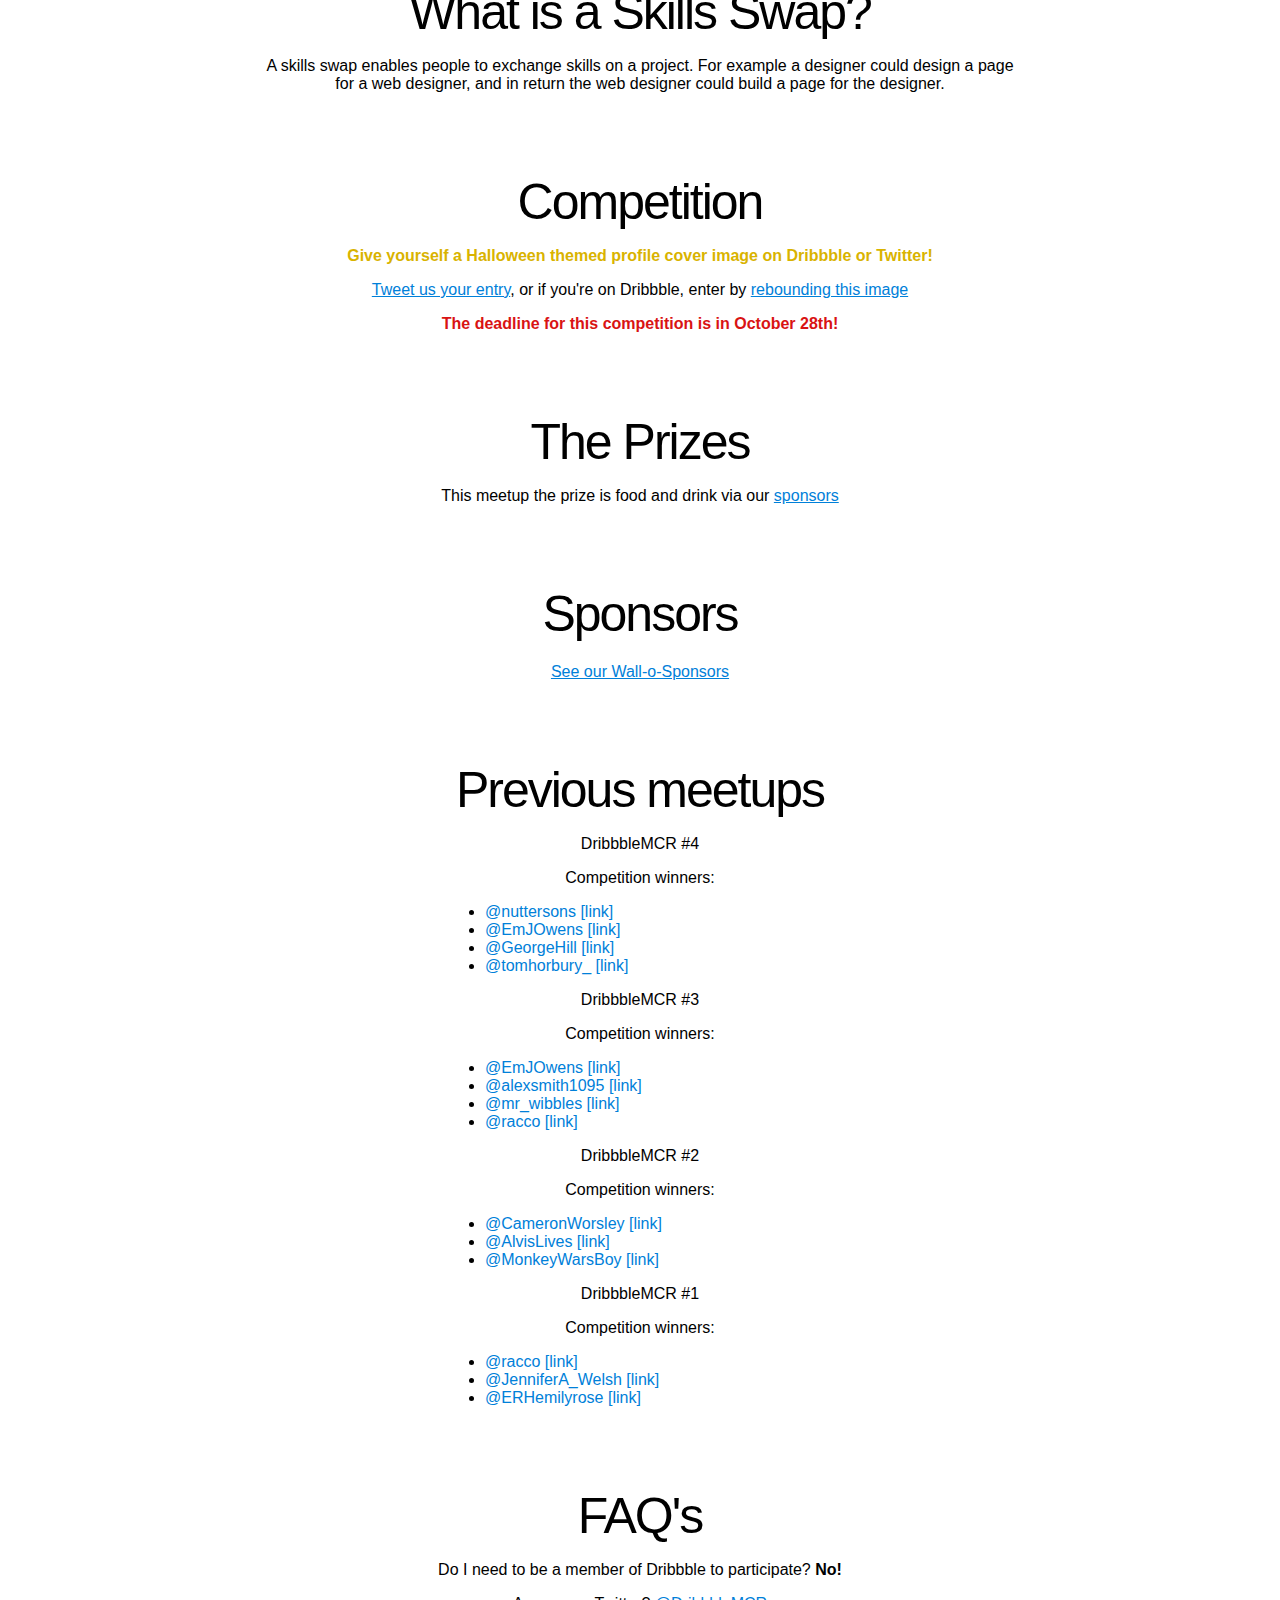
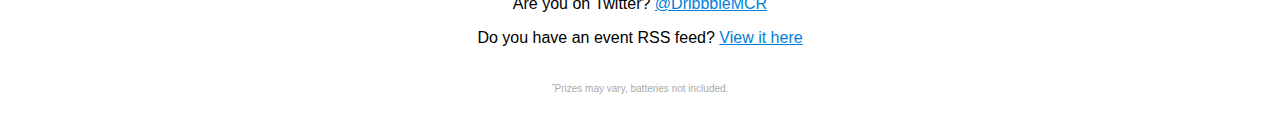
==== commit 26a0665f: "Next event added" ====
--- a/index.html
+++ b/index.html
@@ -30,28 +30,27 @@
                 <p>Every quarter there is a <a href="#competition">competition</a> to win some prizes!<sup>*</sup></p>
                 <p>Keep up to date via our Twitter <a href="http://twitter.com/dribbblemcr" target="_blank">@DribbbleMCR</a></p>
             <h1>When</h1>
-                <p>April 30th</p>
-                <p>18:00 - 19:00 (we'll try to keep it strictly to 1 hour)</p>
+                <p>October 29th</p>
+                <p>18:00 - 21:00</p>
             <h1>Where</h1>
                 <!--<p><a href="http://spaceportx.com/#contact" target="_blank">Spaceport</a>, Manchester (24/26 Lever Street, M1 1DZ).</p>-->
                 <p><a href="http://hellowork.co.uk/old-granada-studios" target="_blank">Hello House</a>, Manchester (2 Atherton Street, M3 3GS).</p>
-                <p><a href="https://eventbrite.co.uk/event/16497829452/" target="_blank">Grab a ticket on our Eventbrite page</a></p>
-                <div style="width:100%; text-align:left;" ><iframe  src="http://eventbrite.co.uk/tickets-external?eid=16497829452&ref=etckt" frameborder="0" height="214" width="100%" vspace="0" hspace="0" marginheight="5" marginwidth="5" scrolling="auto" allowtransparency="true"></iframe><div style="font-family:Helvetica, Arial; font-size:10px; padding:5px 0 5px; margin:2px; width:100%; text-align:left;" ><a style="color:#ddd; text-decoration:none;" target="_blank" href="http://www.eventbrite.co.uk/r/etckt">Online Ticketing</a><span style="color:#ddd;"> for </span><a style="color:#ddd; text-decoration:none;" target="_blank" href="https://www.eventbrite.co.uk/e/dribbble-manchester-tickets-16497829452?ref=etckt">Dribbble Manchester</a> <span style="color:#ddd;">powered by</span> <a style="color:#ddd; text-decoration:none;" target="_blank" href="http://www.eventbrite.co.uk?ref=etckt">Eventbrite</a></div></div>
+                <p><a href="https://www.eventbrite.co.uk/e/dribbble-manchester-creative-skills-swap-halloween-party-tickets-18222887146" target="_blank">Grab a ticket on our Eventbrite page</a></p>
+                <div style="width:100%; text-align:left;" ><iframe  src="http://eventbrite.co.uk/tickets-external?eid=18222887146&ref=etckt" frameborder="0" height="214" width="100%" vspace="0" hspace="0" marginheight="5" marginwidth="5" scrolling="auto" allowtransparency="true"></iframe><div style="font-family:Helvetica, Arial; font-size:10px; padding:5px 0 5px; margin:2px; width:100%; text-align:left;" ><a style="color:#ddd; text-decoration:none;" target="_blank" href="http://www.eventbrite.co.uk/r/etckt">Online Ticketing</a><span style="color:#ddd;"> for </span><a style="color:#ddd; text-decoration:none;" target="_blank" href="https://www.eventbrite.co.uk/e/dribbble-manchester-creative-skills-swap-halloween-party-tickets-18222887146?ref=etckt">Dribbble Manchester</a> <span style="color:#ddd;">powered by</span> <a style="color:#ddd; text-decoration:none;" target="_blank" href="http://www.eventbrite.co.uk?ref=etckt">Eventbrite</a></div></div>
                 
             <h1>Theme</h1>
-                <p><strong class="highlight">Skills Swap</strong></p>
+                <p><strong class="highlight">Halloween Party!</strong></p>
+                <p>We're throwing a Halloween party for all creatives in Manchester!<br/>
+Food, drink and decorations via our <a href="http://pixelcodeuk.github.io/dribbblemcr/sponsors.html">sponsors</a></p>
             <h1>What is a Skills Swap?</h1>
                 <p>A skills swap enables people to exchange skills on a project. For example a designer could design a page for a web designer, and in return the web designer could build a page for the designer.</p>
-            <h1 id="competition">competition</h1>
-                <p><strong class="highlight">Design your own mobile phone case</strong></p>
-                <p>Cases can be designed for iPhone 4-6 plus, or Samsung S4/S5 and HTC One M8</p>
-                <p>If you don't have one of these phones, how about designing one as a gift for someone else?</p>
-                <p>Templates for the different phone cases are on the <a href="http://www.awesomemerchandise.com/phone-cases-c-271.html" rel="nofollow" target="_blank">Awesome Merchandise</a> website</p>
-                <p><a href="http://twitter.com/dribbblemcr" target="_blank">Tweet us your entry</a>, or if you're on Dribbble, enter by <a href="https://dribbble.com/shots/1814453-Dribbble-Manchester-Competition-4" target="_blank">rebounding this image</a></p>
-                <p><strong style="color:#d91313">The deadline for this competition is in April 29th!</strong></p>
+            <h1 id="competition">Competition</h1>
+                <p><strong class="highlight">Give yourself a Halloween themed profile cover image on Dribbble or Twitter!</strong></p>
+                <p><a href="http://twitter.com/dribbblemcr" target="_blank">Tweet us your entry</a>, or if you're on Dribbble, enter by <a href="https://dribbble.com/shots/1764857-Halloween-Competition" target="_blank">rebounding this image</a></p>
+                <p><strong style="color:#d91313">The deadline for this competition is in October 28th!</strong></p>
             <h1 id="prize">The Prizes</h1>
 
-            <p>The top 4 designs will be printed onto a case by <a href="https://twitter.com/AwesomeMerch" rel="nofollow" target="_blank">@AwesomeMerch</a> for free!
+            <p>This meetup the prize is food and drink via our <a href="http://pixelcodeuk.github.io/dribbblemcr/sponsors.html">sponsors</a></p>
     
             <h1 style="margin-bottom:20px">Sponsors</h1>
                 <p><a href="sponsors.html">See our Wall-o-Sponsors</a></p>
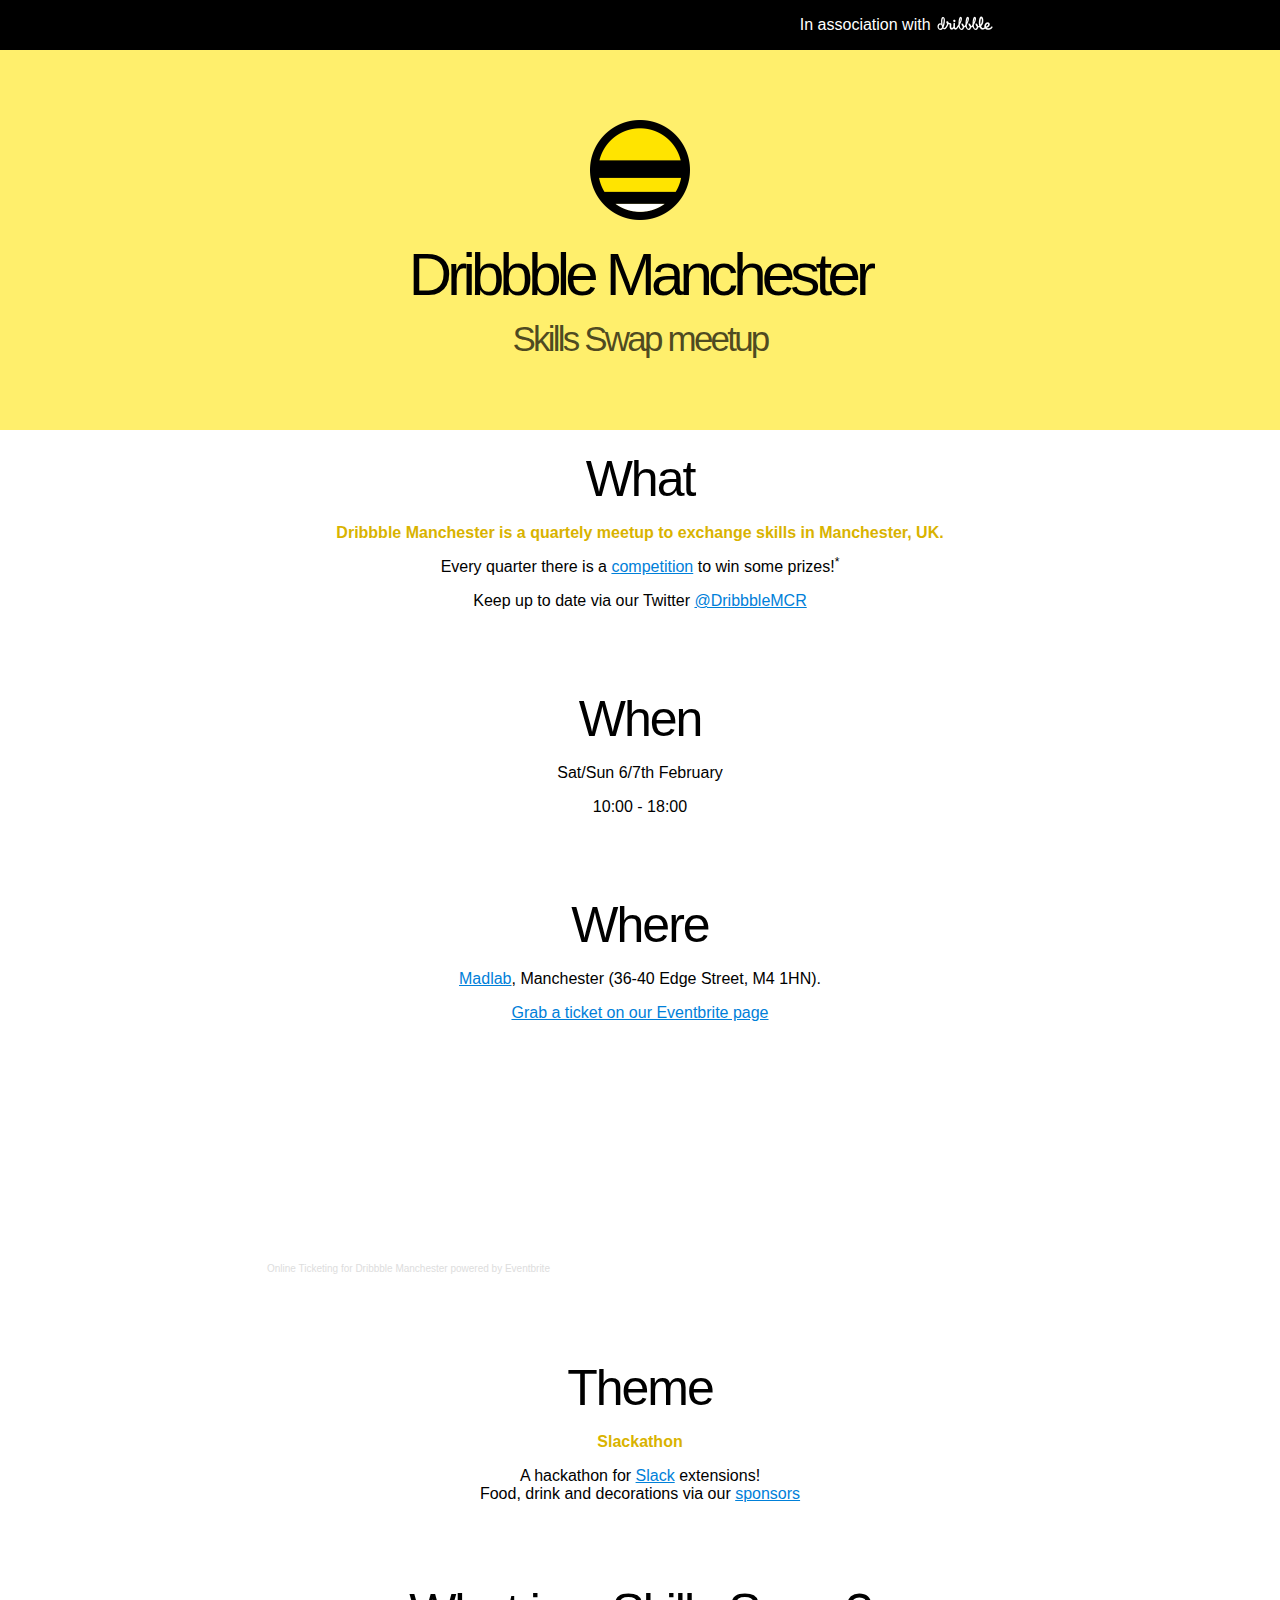
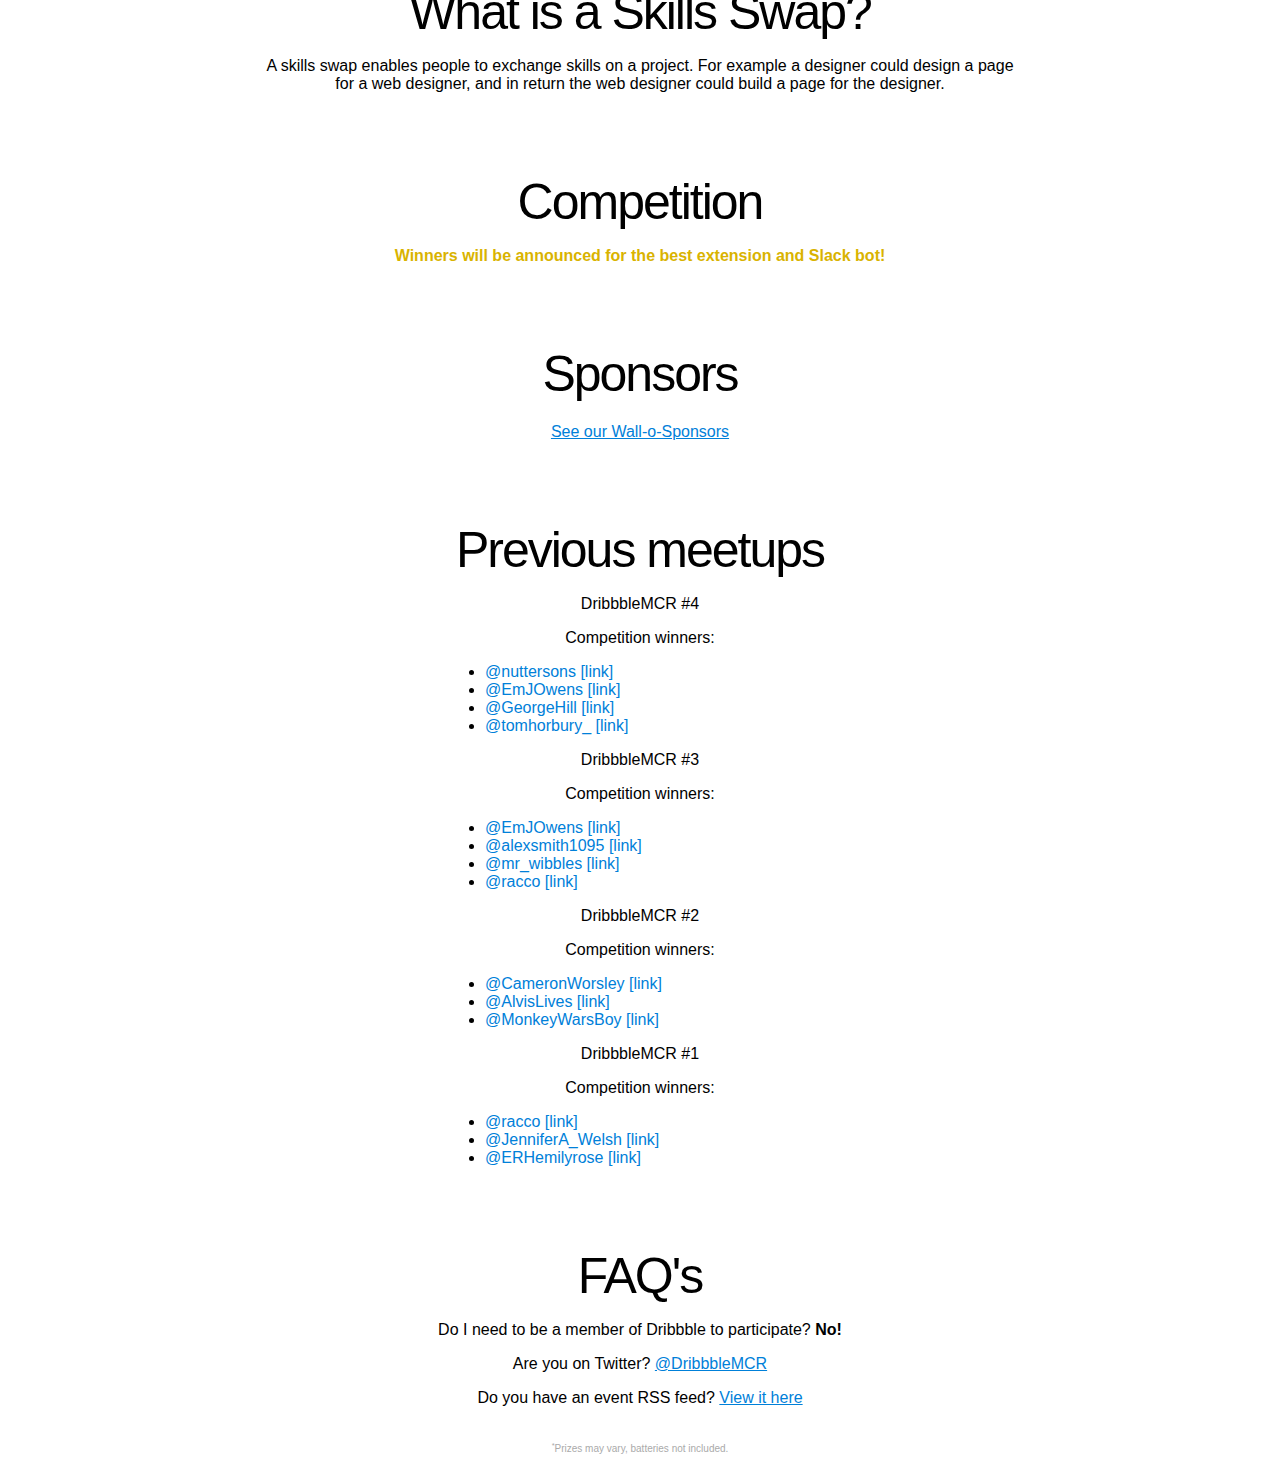
==== commit ca5dc873: "Slackathon event feb2016" ====
--- a/index.html
+++ b/index.html
@@ -20,7 +20,7 @@
             <div class="page">
                 <div><img src="logo.png" width="100" height="100" align="middle" id="bee" /></div>
                 <div class="bigtext">Dribbble Manchester</div>
-                <div class="bigtext2">Skills Swap meetup</div>            
+                <div class="bigtext2">Skills Swap meetup</div>
             </div>
         </div>
 
@@ -30,32 +30,27 @@
                 <p>Every quarter there is a <a href="#competition">competition</a> to win some prizes!<sup>*</sup></p>
                 <p>Keep up to date via our Twitter <a href="http://twitter.com/dribbblemcr" target="_blank">@DribbbleMCR</a></p>
             <h1>When</h1>
-                <p>October 29th</p>
-                <p>18:00 - 21:00</p>
+                <p>Sat/Sun 6/7th February</p>
+                <p>10:00 - 18:00</p>
             <h1>Where</h1>
                 <!--<p><a href="http://spaceportx.com/#contact" target="_blank">Spaceport</a>, Manchester (24/26 Lever Street, M1 1DZ).</p>-->
-                <p><a href="http://hellowork.co.uk/old-granada-studios" target="_blank">Hello House</a>, Manchester (2 Atherton Street, M3 3GS).</p>
-                <p><a href="https://www.eventbrite.co.uk/e/dribbble-manchester-creative-skills-swap-halloween-party-tickets-18222887146" target="_blank">Grab a ticket on our Eventbrite page</a></p>
-                <div style="width:100%; text-align:left;" ><iframe  src="http://eventbrite.co.uk/tickets-external?eid=18222887146&ref=etckt" frameborder="0" height="214" width="100%" vspace="0" hspace="0" marginheight="5" marginwidth="5" scrolling="auto" allowtransparency="true"></iframe><div style="font-family:Helvetica, Arial; font-size:10px; padding:5px 0 5px; margin:2px; width:100%; text-align:left;" ><a style="color:#ddd; text-decoration:none;" target="_blank" href="http://www.eventbrite.co.uk/r/etckt">Online Ticketing</a><span style="color:#ddd;"> for </span><a style="color:#ddd; text-decoration:none;" target="_blank" href="https://www.eventbrite.co.uk/e/dribbble-manchester-creative-skills-swap-halloween-party-tickets-18222887146?ref=etckt">Dribbble Manchester</a> <span style="color:#ddd;">powered by</span> <a style="color:#ddd; text-decoration:none;" target="_blank" href="http://www.eventbrite.co.uk?ref=etckt">Eventbrite</a></div></div>
-                
+                <p><a href="http://madlab.org.uk" target="_blank">Madlab</a>, Manchester (36-40 Edge Street, M4 1HN).</p>
+                <p><a href="https://www.eventbrite.co.uk/e/slackathon-mcr-tickets-20036713349" target="_blank">Grab a ticket on our Eventbrite page</a></p>
+                <div style="width:100%; text-align:left;" ><iframe  src="http://eventbrite.co.uk/tickets-external?eid=20036713349&ref=etckt" frameborder="0" height="214" width="100%" vspace="0" hspace="0" marginheight="5" marginwidth="5" scrolling="auto" allowtransparency="true"></iframe><div style="font-family:Helvetica, Arial; font-size:10px; padding:5px 0 5px; margin:2px; width:100%; text-align:left;" ><a style="color:#ddd; text-decoration:none;" target="_blank" href="http://www.eventbrite.co.uk/r/etckt">Online Ticketing</a><span style="color:#ddd;"> for </span><a style="color:#ddd; text-decoration:none;" target="_blank" href="https://www.eventbrite.co.uk/e/slackathon-mcr-tickets-20036713349?ref=etckt">Dribbble Manchester</a> <span style="color:#ddd;">powered by</span> <a style="color:#ddd; text-decoration:none;" target="_blank" href="http://www.eventbrite.co.uk?ref=etckt">Eventbrite</a></div></div>
+
             <h1>Theme</h1>
-                <p><strong class="highlight">Halloween Party!</strong></p>
-                <p>We're throwing a Halloween party for all creatives in Manchester!<br/>
+                <p><strong class="highlight">Slackathon</strong></p>
+                <p>A hackathon for <a href="http://slack.com" target="_blank">Slack</a> extensions!<br/>
 Food, drink and decorations via our <a href="http://pixelcodeuk.github.io/dribbblemcr/sponsors.html">sponsors</a></p>
             <h1>What is a Skills Swap?</h1>
                 <p>A skills swap enables people to exchange skills on a project. For example a designer could design a page for a web designer, and in return the web designer could build a page for the designer.</p>
             <h1 id="competition">Competition</h1>
-                <p><strong class="highlight">Give yourself a Halloween themed profile cover image on Dribbble or Twitter!</strong></p>
-                <p><a href="http://twitter.com/dribbblemcr" target="_blank">Tweet us your entry</a>, or if you're on Dribbble, enter by <a href="https://dribbble.com/shots/1764857-Halloween-Competition" target="_blank">rebounding this image</a></p>
-                <p><strong style="color:#d91313">The deadline for this competition is in October 28th!</strong></p>
-            <h1 id="prize">The Prizes</h1>
+                <p><strong class="highlight">Winners will be announced for the best extension and Slack bot!</strong></p>
 
-            <p>This meetup the prize is food and drink via our <a href="http://pixelcodeuk.github.io/dribbblemcr/sponsors.html">sponsors</a></p>
-    
             <h1 style="margin-bottom:20px">Sponsors</h1>
                 <p><a href="sponsors.html">See our Wall-o-Sponsors</a></p>
             <h1>Previous meetups</h1>
-            
+
             <p>DribbbleMCR #4</p>
             <p>Competition winners:
                 <ul class="nounderline">
@@ -102,4 +97,4 @@
         </div>
     <script src="http://use.edgefonts.net/abel;bebas-neue.js"></script>
     </body>
-</html>+</html>
